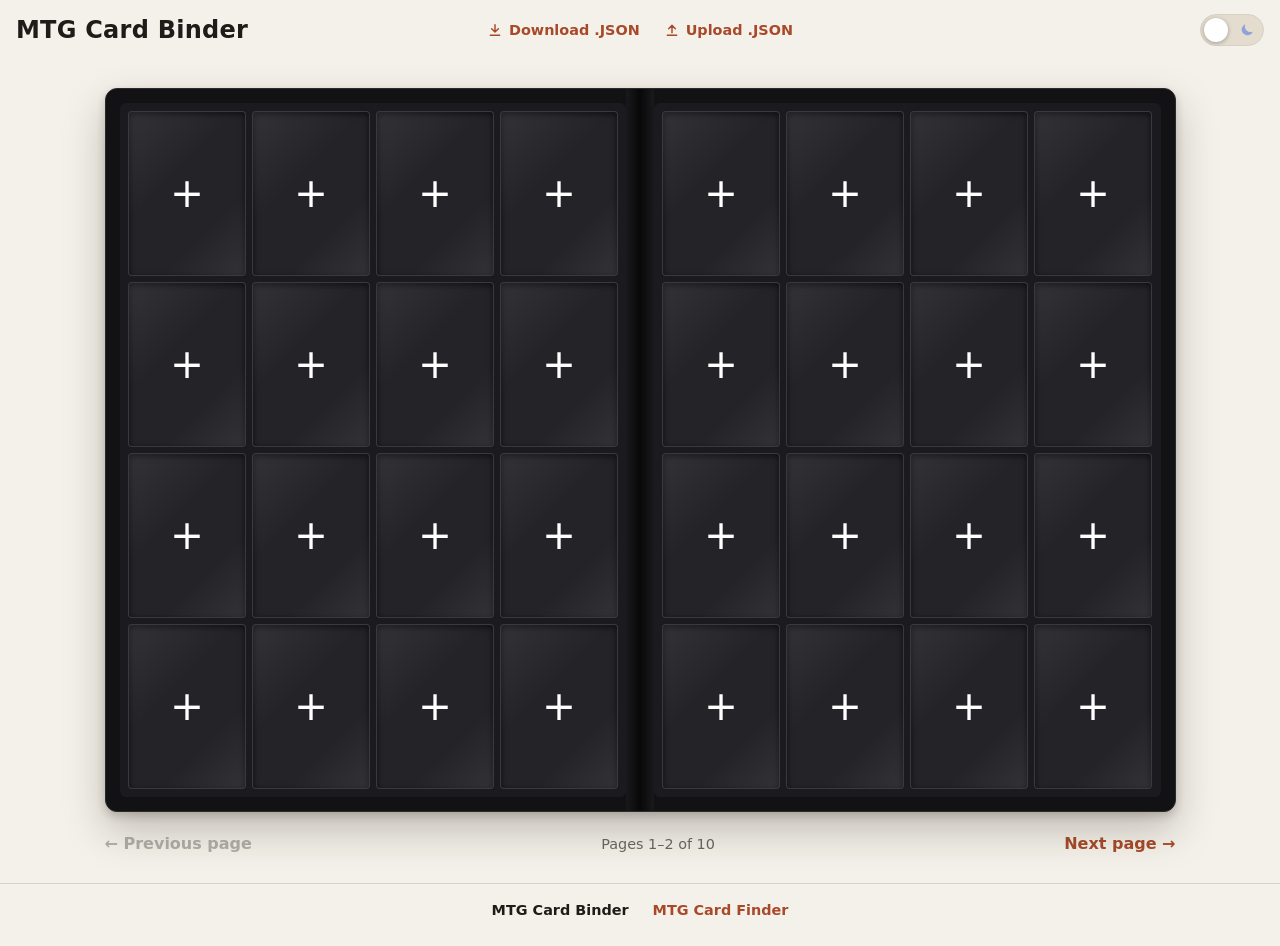
==== code-only/index.html @ 08872a70 "Add .JSON download/upload and align page links with binder The binder page gets Download .JSON and U" ====
<!DOCTYPE html>
<html lang="en">
<head>
  <meta charset="UTF-8">
  <meta name="viewport" content="width=device-width, initial-scale=1">
  <title>MTG Card Binder</title>

  <script>
    (function () {
      var theme = null;
      // Try to read the saved theme. Some browsers block storage, so we guard it.
      try { theme = localStorage.getItem('theme'); } catch (e) {}
      // No saved choice? Follow the device's own light/dark setting.
      if (theme !== 'light' && theme !== 'dark') {
        theme = window.matchMedia('(prefers-color-scheme: dark)').matches ? 'dark' : 'light';
      }
      document.documentElement.setAttribute('data-theme', theme);
    })();
  </script>

  <link rel="stylesheet" href="style.css">
</head>
<body>
  <header class="topbar">
    <h1>MTG Card Binder</h1>

    <div class="binder-tools">
      <button id="downloadJson" class="tool-link" type="button">
        <svg viewBox="0 0 24 24" fill="none" stroke="currentColor" stroke-width="2.2"
             stroke-linecap="round" stroke-linejoin="round" aria-hidden="true">
          <path d="M12 4v11M7 10l5 5 5-5M5 20h14"/>
        </svg>
        Download .JSON
      </button>
      <button id="uploadJson" class="tool-link" type="button">
        <svg viewBox="0 0 24 24" fill="none" stroke="currentColor" stroke-width="2.2"
             stroke-linecap="round" stroke-linejoin="round" aria-hidden="true">
          <path d="M12 16V5M7 10l5-5 5 5M5 20h14"/>
        </svg>
        Upload .JSON
      </button>
      <input id="jsonFileInput" type="file" accept=".json,application/json" hidden>
    </div>
    <button id="themeSwitch" class="theme-switch" type="button" role="switch"
            aria-checked="false" aria-label="Dark mode">
      <svg class="icon sun" viewBox="0 0 24 24" fill="none" stroke="currentColor"
           stroke-width="2" stroke-linecap="round" aria-hidden="true">
        <circle cx="12" cy="12" r="4.5" fill="currentColor"/>
        <path d="M12 1.5v2.5M12 20v2.5M1.5 12H4M20 12h2.5M4.6 4.6l1.8 1.8M17.6 17.6l1.8 1.8M4.6 19.4l1.8-1.8M17.6 6.4l1.8-1.8"/>
      </svg>
      <svg class="icon moon" viewBox="0 0 24 24" fill="currentColor" aria-hidden="true">
        <path d="M20.5 14.5A8.5 8.5 0 0 1 9.5 3.5a8.5 8.5 0 1 0 11 11z"/>
      </svg>
      <span class="thumb"></span>
    </button>
  </header>

  <main>
    <section id="binder" class="binder" aria-label="Card binder"></section>

    <nav class="page-nav" aria-label="Binder pages">
      <button id="prevPage" class="page-link" type="button">&larr; Previous page</button>
      <span id="pageStatus" class="page-status" aria-live="polite"></span>
      <button id="nextPage" class="page-link" type="button">Next page &rarr;</button>
    </nav>
  </main>

  <footer class="site-footer">
    <nav aria-label="All pages">
      <ul class="footer-links">
        <li><a href="index.html" aria-current="page">MTG Card Binder</a></li>
        <li><a href="cardsearch.html">MTG Card Finder</a></li>
      </ul>
    </nav>
  </footer>

  <script src="binder-storage.js"></script>

  <script src="javascript.js"></script>
</body>
</html>
---- code-only/style.css ----
:root {
  --bg: #f4f1ea;
  --surface: #ffffff;
  --text: #1e1c19;
  --muted: #6c675f;
  --border: #d8d2c6;
  --accent: #a8492a;
  --switch-track: #e3dccf;
  --switch-thumb: #ffffff;

  --binder-cover: #121214;
  --binder-cover-edge: #2a2a2e;
  --binder-page: #1b1b1f;
  --pocket-fill: #232328;
  --pocket-edge: rgba(255, 255, 255, 0.10);
  --pocket-shine: rgba(255, 255, 255, 0.07);
  --binder-shadow: 0 4px 8px rgba(40, 30, 20, 0.20), 0 18px 40px rgba(40, 30, 20, 0.25);
}

:root[data-theme="dark"] {
  --bg: #14151a;
  --surface: #1e2027;
  --text: #ece9e3;
  --muted: #9b968e;
  --border: #343741;
  --accent: #e38a5c;
  --switch-track: #2f323c;
  --switch-thumb: #14151a;

  --binder-cover: #0b0b0d;
  --binder-cover-edge: #3a3c45;
  --binder-shadow: 0 4px 8px rgba(0, 0, 0, 0.6), 0 18px 40px rgba(0, 0, 0, 0.7);
}

*, *::before, *::after { box-sizing: border-box; }

[hidden] { display: none !important; }

body {
  margin: 0;
  min-height: 100vh;
  font-family: system-ui, -apple-system, "Segoe UI", Roboto, sans-serif;
  background: var(--bg);
  color: var(--text);
  transition: background-color 0.25s, color 0.25s;
  overflow-x: clip;
}

button:focus-visible {
  outline: 2px solid var(--accent);
  outline-offset: 2px;
}

main {
  margin: 0 auto;
  padding: 8px 16px 24px;
}

.topbar {
  display: grid;
  grid-template-columns: 1fr auto 1fr;
  align-items: center;
  gap: 16px;
  padding: 14px 16px;
}

.topbar .theme-switch { justify-self: end; }

.binder-tools {
  display: flex;
  gap: 20px;
}

.tool-link {
  display: inline-flex;
  align-items: center;
  gap: 6px;
  padding: 4px 2px;
  border: none;
  background: none;
  font: inherit;
  font-size: 0.9rem;
  font-weight: 600;
  color: var(--accent);
  white-space: nowrap;
  cursor: pointer;
}
.tool-link:hover { text-decoration: underline; }
.tool-link svg { width: 16px; height: 16px; flex-shrink: 0; }

@media (max-width: 640px) {
  .topbar {
    grid-template-columns: 1fr auto;
    grid-template-areas:
      "title switch"
      "tools tools";
    row-gap: 8px;
  }
  .topbar h1 { grid-area: title; }
  .topbar .theme-switch { grid-area: switch; }
  .binder-tools { grid-area: tools; justify-content: center; }
}

.topbar h1 {
  margin: 0;
  font-size: 1.25rem;
  font-weight: 700;
  letter-spacing: 0.01em;
}

.theme-switch {
  position: relative;
  margin-left: auto;
  flex-shrink: 0;
  width: 64px;
  height: 32px;
  padding: 0;
  border: 1px solid var(--border);
  border-radius: 999px;
  background: var(--switch-track);
  cursor: pointer;
}

.theme-switch .icon {
  position: absolute;
  top: 50%;
  width: 16px;
  height: 16px;
  transform: translateY(-50%);
  pointer-events: none;
}
.theme-switch .sun  { left: 8px;  color: #d9921c; }
.theme-switch .moon { right: 8px; color: #8fa3d9; }

.theme-switch .thumb {
  position: absolute;
  top: 3px;
  left: 3px;
  width: 24px;
  height: 24px;
  border-radius: 50%;
  background: var(--switch-thumb);
  box-shadow: 0 1px 4px rgba(0, 0, 0, 0.3);
  transition: transform 0.25s ease;
}

:root[data-theme="dark"] .theme-switch .thumb { transform: translateX(32px); }

main {
  --top-gap: 88px;
  --binder-height: max(380px, calc(100svh - 2 * var(--top-gap)));
  --binder-chrome: 64px;
  --pocket-height: calc((var(--binder-height) - var(--binder-chrome)) / 4);
  --pocket-width: calc(var(--pocket-height) * 63 / 88);
  --binder-width: min(100%, calc(8 * var(--pocket-width) + 126px));
}

.binder {
  width: var(--binder-width);
}

.binder {
  display: grid;
  grid-template-columns: 1fr 1fr;
  gap: 28px;
  position: relative;
  margin: 20px auto 0;
  padding: 14px;
  border: 1px solid var(--binder-cover-edge);
  border-radius: 12px;
  background: var(--binder-cover);
  box-shadow: var(--binder-shadow);
  touch-action: pan-y;
  perspective: 2200px;
}

.binder::before {
  content: "";
  position: absolute;
  top: 0;
  bottom: 0;
  left: 50%;
  width: 28px;
  transform: translateX(-50%);
  background: linear-gradient(to right,
    rgba(255, 255, 255, 0.03),
    rgba(0, 0, 0, 0.55) 50%,
    rgba(255, 255, 255, 0.03));
}

.binder-page {
  display: grid;
  grid-template-columns: repeat(4, 1fr);
  gap: 6px;
  padding: 8px;
  border-radius: 6px;
  background: var(--binder-page);
}

.pocket {
  position: relative;
  aspect-ratio: 63 / 88;
  border: 1px solid var(--pocket-edge);
  border-radius: 4px;
  background: var(--pocket-fill);
  box-shadow: inset 0 2px 6px rgba(0, 0, 0, 0.6);
  overflow: hidden;
  container-type: inline-size;
}

.pocket::after {
  content: "";
  position: absolute;
  inset: 0;
  background: linear-gradient(135deg,
    var(--pocket-shine) 0%,
    transparent 40%,
    transparent 70%,
    var(--pocket-shine) 100%);
  pointer-events: none;
}

.pocket-add {
  position: absolute;
  inset: 0;
  display: grid;
  place-items: center;
  font-size: clamp(1.25rem, 35cqw, 4rem);
  font-weight: 300;
  line-height: 1;
  color: #ffffff;
  text-decoration: none;
}

.pocket-add:hover,
.pocket-add:focus-visible {
  font-weight: 800;
}

.pocket-card {
  position: absolute;
  inset: 0;
}

.pocket-card img {
  display: block;
  width: 100%;
  height: 100%;
  object-fit: cover;
}

.pocket-add:focus-visible,
.pocket-card:focus-visible {
  outline: 2px solid var(--accent);
  outline-offset: -2px;
}

.flipper {
  position: absolute;
  z-index: 3;
  transform-style: preserve-3d;
  pointer-events: none;
}

.flip-face {
  position: absolute;
  inset: 0;
  backface-visibility: hidden;
  -webkit-backface-visibility: hidden;
}

.flip-back { transform: rotateY(180deg); }

.flip-face > .binder-page { height: 100%; }

.flip-face > .blank-page {
  height: 100%;
  border-radius: 6px;
  background: var(--binder-page);
}

.turn-shadow {
  position: absolute;
  z-index: 2;
  border-radius: 6px;
  pointer-events: none;
}

.flip-shade {
  position: absolute;
  inset: 0;
  border-radius: 6px;
  background: #000000;
  opacity: 0;
}

.page-nav {
  display: flex;
  align-items: center;
  justify-content: space-between;
  gap: 12px;
  width: var(--binder-width);
  margin: 16px auto 0;
}

.page-link {
  padding: 6px 0;
  border: none;
  background: none;
  font: inherit;
  font-weight: 600;
  color: var(--accent);
  cursor: pointer;
}
.page-link:hover { text-decoration: underline; }

.page-link:disabled {
  color: var(--muted);
  opacity: 0.5;
  cursor: default;
  text-decoration: none;
}

.page-status {
  font-size: 0.9rem;
  color: var(--muted);
}

@media (max-width: 640px) {
  main {
    --binder-chrome: 56px;
    --binder-width: min(100%, calc(4 * var(--pocket-width) + 56px));
  }
  .binder {
    grid-template-columns: 1fr;
    padding: 10px;
  }
  .binder::before { display: none; }
}

@media (min-width: 720px) {
  .topbar h1 { font-size: 1.5rem; }
}

.site-footer {
  padding: 18px 16px 28px;
  border-top: 1px solid var(--border);
  font-size: 0.9rem;
}

.footer-links {
  display: flex;
  flex-wrap: wrap;
  justify-content: center;
  gap: 8px 24px;
  margin: 0;
  padding: 0;
  list-style: none;
}

.footer-links a {
  color: var(--accent);
  font-weight: 600;
  text-decoration: none;
}
.footer-links a:hover { text-decoration: underline; }

.footer-links a[aria-current="page"] {
  color: var(--text);
  text-decoration: none;
  cursor: default;
}
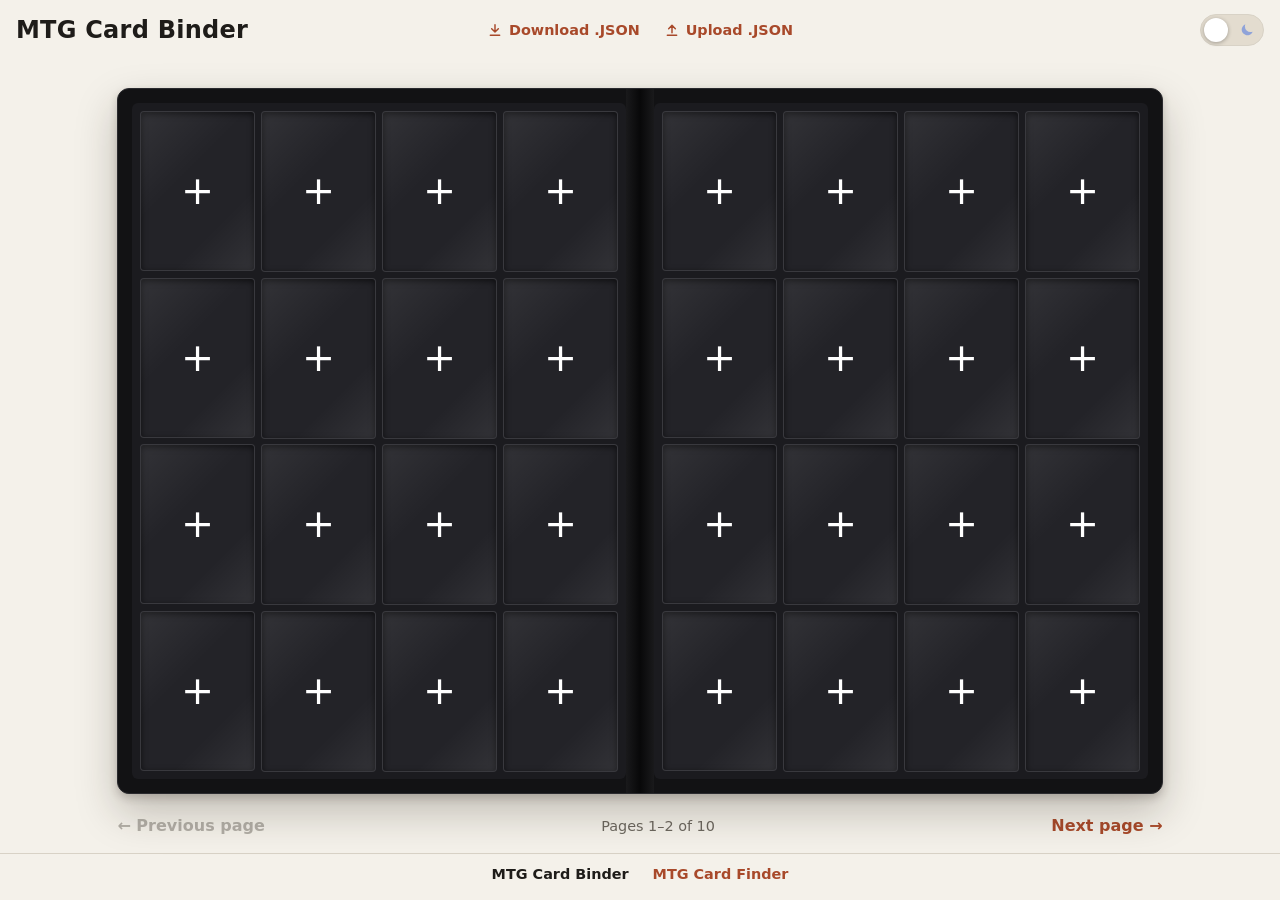
==== commit b86ee9a5: "Drag cards between pockets, turn pages at edges, drop to remove Cards can be dragged from one pocket" ====
--- a/code-only/index.html
+++ b/code-only/index.html
@@ -56,7 +56,14 @@
   </header>
 
   <main>
-    <section id="binder" class="binder" aria-label="Card binder"></section>
+    <section id="binder" class="binder" aria-label="Card binder">
+      <div id="binderTrash" class="binder-trash" aria-hidden="true">
+        <svg viewBox="0 0 24 24" fill="none" stroke="currentColor" stroke-width="3"
+             stroke-linecap="round">
+          <path d="M7 7l10 10M17 7L7 17"/>
+        </svg>
+      </div>
+    </section>
 
     <nav class="page-nav" aria-label="Binder pages">
       <button id="prevPage" class="page-link" type="button">&larr; Previous page</button>
--- a/code-only/style.css
+++ b/code-only/style.css
@@ -53,7 +53,7 @@
 
 main {
   margin: 0 auto;
-  padding: 8px 16px 24px;
+  padding: 8px 16px 12px;
 }
 
 .topbar {
@@ -148,7 +148,8 @@
 
 main {
   --top-gap: 88px;
-  --binder-height: max(380px, calc(100svh - 2 * var(--top-gap)));
+  --bottom-space: 106px;
+  --binder-height: max(380px, calc(100svh - var(--top-gap) - var(--bottom-space)));
   --binder-chrome: 64px;
   --pocket-height: calc((var(--binder-height) - var(--binder-chrome)) / 4);
   --pocket-width: calc(var(--pocket-height) * 63 / 88);
@@ -240,6 +241,7 @@
 .pocket-card {
   position: absolute;
   inset: 0;
+  -webkit-touch-callout: none;
 }
 
 .pocket-card img {
@@ -247,6 +249,106 @@
   width: 100%;
   height: 100%;
   object-fit: cover;
+  -webkit-user-drag: none;
+}
+
+.binder {
+  user-select: none;
+  -webkit-user-select: none;
+}
+
+.pocket.drag-source .pocket-card { opacity: 0.25; }
+
+.pocket.drop-target {
+  outline: 2px dashed var(--accent);
+  outline-offset: -3px;
+  box-shadow: inset 0 0 18px color-mix(in srgb, var(--accent) 45%, transparent);
+}
+
+.drag-ghost {
+  position: fixed;
+  left: 0;
+  top: 0;
+  z-index: 1000;
+  border-radius: 4px;
+  overflow: hidden;
+  pointer-events: none;
+  box-shadow: 0 14px 30px rgba(0, 0, 0, 0.5);
+  will-change: transform;
+}
+.drag-ghost img {
+  display: block;
+  width: 100%;
+  height: 100%;
+  object-fit: cover;
+}
+
+.binder-trash {
+  position: absolute;
+  top: 50%;
+  left: 50%;
+  z-index: 5;
+  display: none;
+  place-items: center;
+  width: 64px;
+  height: 64px;
+  border-radius: 50%;
+  color: #ffffff;
+  background: #c0392b;
+  border: 3px solid #ffffff;
+  box-shadow: 0 6px 18px rgba(0, 0, 0, 0.5);
+  transform: translate(-50%, -50%);
+  transition: transform 0.15s ease, background-color 0.15s ease;
+}
+.binder-trash svg { width: 30px; height: 30px; }
+
+body.dragging .binder-trash { display: grid; }
+
+.binder-trash.active {
+  background: #e74c3c;
+  transform: translate(-50%, -50%) scale(1.25);
+}
+
+.drag-ghost { transition: opacity 0.15s ease; }
+.drag-ghost.over-trash { opacity: 0.3; }
+
+body.dragging,
+body.dragging * {
+  cursor: grabbing !important;
+}
+
+.binder.edge-left::after,
+.binder.edge-right::after {
+  content: "";
+  position: absolute;
+  top: 0;
+  bottom: 0;
+  width: 70px;
+  z-index: 4;
+  pointer-events: none;
+  animation: edge-pulse 0.8s ease-in-out infinite alternate;
+}
+.binder.edge-left::after {
+  left: 0;
+  border-radius: 12px 0 0 12px;
+  background: linear-gradient(to right,
+    color-mix(in srgb, var(--accent) 55%, transparent), transparent);
+}
+.binder.edge-right::after {
+  right: 0;
+  border-radius: 0 12px 12px 0;
+  background: linear-gradient(to left,
+    color-mix(in srgb, var(--accent) 55%, transparent), transparent);
+}
+
+@keyframes edge-pulse {
+  from { opacity: 0.5; }
+  to   { opacity: 1; }
+}
+
+@media (prefers-reduced-motion: reduce) {
+  .binder.edge-left::after,
+  .binder.edge-right::after { animation: none; }
 }
 
 .pocket-add:focus-visible,
@@ -343,9 +445,10 @@
 }
 
 .site-footer {
-  padding: 18px 16px 28px;
+  padding: 10px 16px 12px;
   border-top: 1px solid var(--border);
   font-size: 0.9rem;
+  line-height: 20px;
 }
 
 .footer-links {
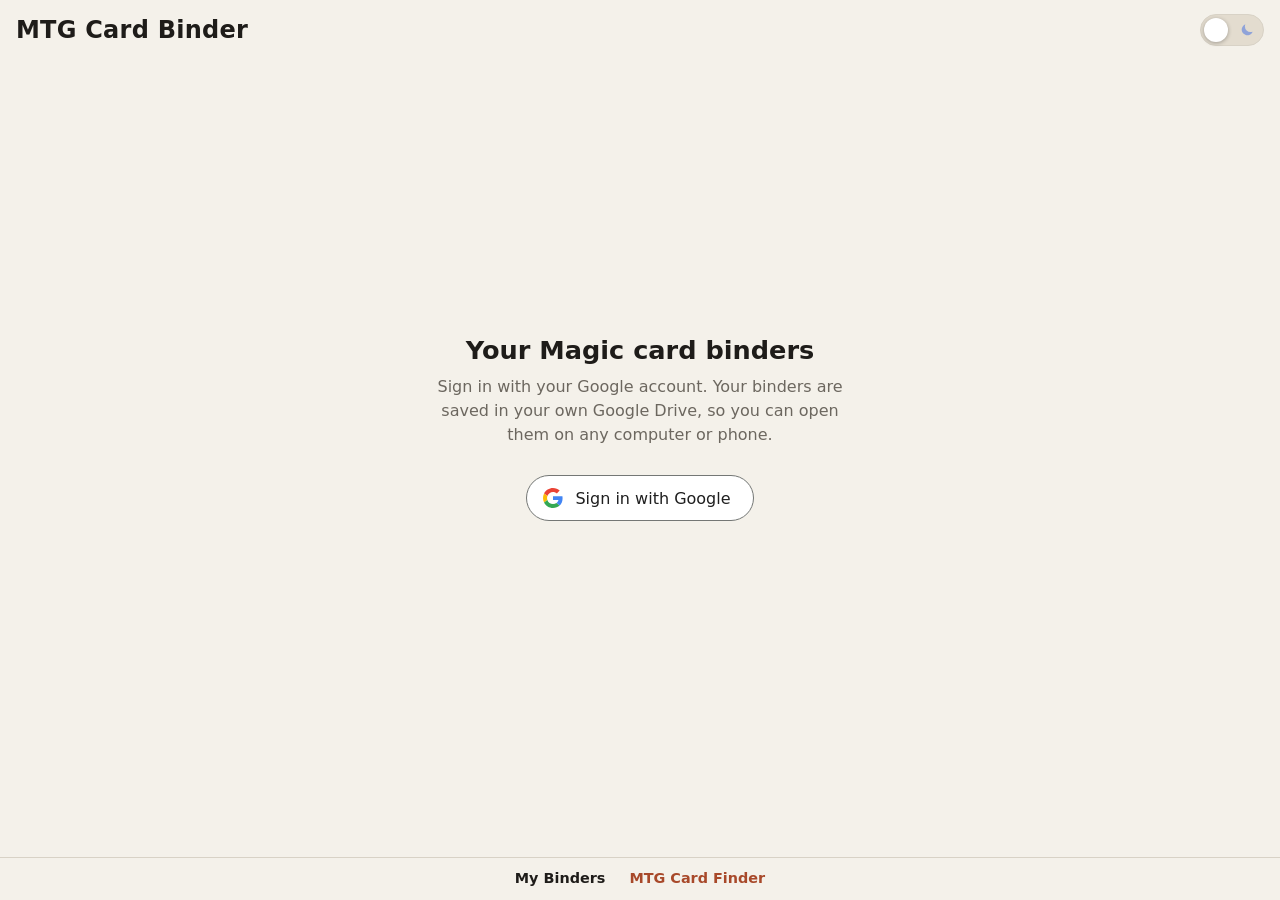
==== commit d2b88660: "Add Google sign-in landing page with binders saved to Google Drive - New landing page (index.html): " ====
--- a/code-only/index.html
+++ b/code-only/index.html
@@ -18,29 +18,11 @@
     })();
   </script>
 
-  <link rel="stylesheet" href="style.css">
+  <link rel="stylesheet" href="landing.css">
 </head>
 <body>
   <header class="topbar">
     <h1>MTG Card Binder</h1>
-
-    <div class="binder-tools">
-      <button id="downloadJson" class="tool-link" type="button">
-        <svg viewBox="0 0 24 24" fill="none" stroke="currentColor" stroke-width="2.2"
-             stroke-linecap="round" stroke-linejoin="round" aria-hidden="true">
-          <path d="M12 4v11M7 10l5 5 5-5M5 20h14"/>
-        </svg>
-        Download .JSON
-      </button>
-      <button id="uploadJson" class="tool-link" type="button">
-        <svg viewBox="0 0 24 24" fill="none" stroke="currentColor" stroke-width="2.2"
-             stroke-linecap="round" stroke-linejoin="round" aria-hidden="true">
-          <path d="M12 16V5M7 10l5-5 5 5M5 20h14"/>
-        </svg>
-        Upload .JSON
-      </button>
-      <input id="jsonFileInput" type="file" accept=".json,application/json" hidden>
-    </div>
     <button id="themeSwitch" class="theme-switch" type="button" role="switch"
             aria-checked="false" aria-label="Dark mode">
       <svg class="icon sun" viewBox="0 0 24 24" fill="none" stroke="currentColor"
@@ -56,33 +38,113 @@
   </header>
 
   <main>
-    <section id="binder" class="binder" aria-label="Card binder">
-      <div id="binderTrash" class="binder-trash" aria-hidden="true">
-        <svg viewBox="0 0 24 24" fill="none" stroke="currentColor" stroke-width="3"
-             stroke-linecap="round">
-          <path d="M7 7l10 10M17 7L7 17"/>
+    <section id="signedOutView" class="sign-in" aria-labelledby="signInTitle" hidden>
+      <h2 id="signInTitle" class="sign-in-title">Your Magic card binders</h2>
+      <p class="sign-in-text">
+        Sign in with your Google account. Your binders are saved in your own
+        Google Drive, so you can open them on any computer or phone.
+      </p>
+
+      <button id="signInButton" class="google-button" type="button">
+        <svg class="google-logo" viewBox="0 0 48 48" aria-hidden="true">
+          <path fill="#EA4335" d="M24 9.5c3.54 0 6.71 1.22 9.21 3.6l6.85-6.85C35.9 2.38 30.47 0 24 0 14.62 0 6.51 5.38 2.56 13.22l7.98 6.19C12.43 13.72 17.74 9.5 24 9.5z"/>
+          <path fill="#4285F4" d="M46.98 24.55c0-1.57-.15-3.09-.38-4.55H24v9.02h12.94c-.58 2.96-2.26 5.48-4.78 7.18l7.73 6c4.51-4.18 7.09-10.36 7.09-17.65z"/>
+          <path fill="#FBBC05" d="M10.53 28.59c-.48-1.45-.76-2.99-.76-4.59s.27-3.14.76-4.59l-7.98-6.19C.92 16.46 0 20.12 0 24c0 3.88.92 7.54 2.56 10.78l7.97-6.19z"/>
+          <path fill="#34A853" d="M24 48c6.48 0 11.93-2.13 15.89-5.81l-7.73-6c-2.15 1.45-4.92 2.3-8.16 2.3-6.26 0-11.57-4.22-13.47-9.91l-7.98 6.19C6.51 42.62 14.62 48 24 48z"/>
         </svg>
-      </div>
+        Sign in with Google
+      </button>
+
+      <p id="signInMessage" class="sign-in-message" role="status"></p>
     </section>
 
-    <nav class="page-nav" aria-label="Binder pages">
-      <button id="prevPage" class="page-link" type="button">&larr; Previous page</button>
-      <span id="pageStatus" class="page-status" aria-live="polite"></span>
-      <button id="nextPage" class="page-link" type="button">Next page &rarr;</button>
-    </nav>
+    <section id="signedInView" class="shelf-area" aria-labelledby="shelfTitle" hidden>
+      <div class="account-line">
+        <span id="accountName"></span>
+      </div>
+
+      <h2 id="shelfTitle" class="visually-hidden">My binders</h2>
+      <div id="binderShelf" class="binder-shelf"></div>
+
+      <p id="shelfMessage" class="shelf-message" role="status"></p>
+    </section>
+
+    <dialog id="newBinderDialog" class="new-binder-dialog" aria-labelledby="newBinderTitle">
+      <form method="dialog">
+        <h2 id="newBinderTitle" class="dialog-title">New binder</h2>
+        <fieldset class="color-choices">
+          <legend class="dialog-text">Choose a color symbol for the cover, or none.</legend>
+          <div id="colorChoices" class="color-grid"></div>
+        </fieldset>
+        <div class="dialog-buttons">
+          <button value="create" class="dialog-button primary" type="submit">Create binder</button>
+          <button value="cancel" class="dialog-button" type="submit">Cancel</button>
+        </div>
+      </form>
+    </dialog>
+
+    <dialog id="editBinderDialog" class="new-binder-dialog" aria-labelledby="editBinderTitle">
+      <form method="dialog">
+        <h2 id="editBinderTitle" class="dialog-title">Binder properties</h2>
+        <label class="field-label" for="binderNameInput">Name</label>
+        <div class="name-field">
+          <input id="binderNameInput" class="name-input" type="text"
+                 maxlength="12" autocomplete="off" spellcheck="false" required>
+          <span id="nameCount" class="name-count" aria-live="polite"></span>
+        </div>
+        <fieldset class="color-choices">
+          <legend class="dialog-text">Cover symbol</legend>
+          <div id="editColorChoices" class="color-grid"></div>
+        </fieldset>
+        <div class="dialog-buttons">
+          <button value="save" class="dialog-button primary" type="submit">Save</button>
+          <button value="cancel" class="dialog-button" type="submit" formnovalidate>Cancel</button>
+        </div>
+      </form>
+    </dialog>
+
+    <dialog id="deleteBinderDialog" class="new-binder-dialog" aria-labelledby="deleteBinderTitle">
+      <form method="dialog">
+        <h2 id="deleteBinderTitle" class="dialog-title">Delete this binder?</h2>
+        <p id="deleteBinderText" class="dialog-text"></p>
+        <div class="dialog-buttons normal-order">
+          <button value="no" class="dialog-button" type="submit">No</button>
+          <button value="yes" class="dialog-button danger" type="submit">Yes, delete</button>
+        </div>
+      </form>
+    </dialog>
   </main>
+
+  <div id="editDropZone" class="drop-zone edit-zone" aria-hidden="true">
+    <svg viewBox="0 0 24 24" fill="none" stroke="currentColor" stroke-width="2.2"
+         stroke-linecap="round" stroke-linejoin="round">
+      <path d="M4 20h4L19 9l-4-4L4 16v4z"/>
+      <path d="M13.5 6.5l4 4"/>
+    </svg>
+  </div>
+  <div id="deleteDropZone" class="drop-zone delete-zone" aria-hidden="true">
+    <svg viewBox="0 0 24 24" fill="none" stroke="currentColor" stroke-width="3"
+         stroke-linecap="round">
+      <path d="M7 7l10 10M17 7L7 17"/>
+    </svg>
+  </div>
 
   <footer class="site-footer">
     <nav aria-label="All pages">
       <ul class="footer-links">
-        <li><a href="index.html" aria-current="page">MTG Card Binder</a></li>
+        <li><a href="index.html" aria-current="page">My Binders</a></li>
         <li><a href="cardsearch.html">MTG Card Finder</a></li>
       </ul>
     </nav>
+    <button id="footerSignOut" class="footer-signout" type="button" hidden>Sign out</button>
   </footer>
+
+  <script src="https://accounts.google.com/gsi/client" async></script>
 
   <script src="binder-storage.js"></script>
 
-  <script src="javascript.js"></script>
+  <script src="google-drive.js"></script>
+
+  <script src="landing.js"></script>
 </body>
 </html>
--- a/code-only/landing.css
+++ b/code-only/landing.css
@@ -0,0 +1,643 @@
+:root {
+  --bg: #f4f1ea;
+  --surface: #ffffff;
+  --text: #1e1c19;
+  --muted: #6c675f;
+  --border: #d8d2c6;
+  --accent: #a8492a;
+  --error: #c0392b;
+  --switch-track: #e3dccf;
+  --switch-thumb: #ffffff;
+
+  --binder-cover: #121214;
+  --binder-cover-edge: #2a2a2e;
+  --binder-shadow: 0 4px 8px rgba(40, 30, 20, 0.20), 0 14px 28px rgba(40, 30, 20, 0.25);
+  --binder-shadow-lift: 0 8px 14px rgba(40, 30, 20, 0.22), 0 24px 40px rgba(40, 30, 20, 0.30);
+
+  --google-bg: #ffffff;
+  --google-border: #747775;
+  --google-text: #1f1f1f;
+}
+
+:root[data-theme="dark"] {
+  --bg: #14151a;
+  --surface: #1e2027;
+  --text: #ece9e3;
+  --muted: #9b968e;
+  --border: #343741;
+  --accent: #e38a5c;
+  --error: #f07167;
+  --switch-track: #2f323c;
+  --switch-thumb: #14151a;
+
+  --binder-cover: #0b0b0d;
+  --binder-cover-edge: #3a3c45;
+  --binder-shadow: 0 4px 8px rgba(0, 0, 0, 0.6), 0 14px 28px rgba(0, 0, 0, 0.7);
+  --binder-shadow-lift: 0 8px 14px rgba(0, 0, 0, 0.6), 0 24px 40px rgba(0, 0, 0, 0.8);
+
+  --google-bg: #131314;
+  --google-border: #8e918f;
+  --google-text: #e3e3e3;
+}
+
+*, *::before, *::after { box-sizing: border-box; }
+
+[hidden] { display: none !important; }
+
+body {
+  display: flex;
+  flex-direction: column;
+  min-height: 100svh;
+  margin: 0;
+  font-family: system-ui, -apple-system, "Segoe UI", Roboto, sans-serif;
+  background: var(--bg);
+  color: var(--text);
+  transition: background-color 0.25s, color 0.25s;
+}
+
+button:focus-visible,
+a:focus-visible {
+  outline: 2px solid var(--accent);
+  outline-offset: 3px;
+}
+
+.visually-hidden {
+  position: absolute;
+  width: 1px;
+  height: 1px;
+  overflow: hidden;
+  clip: rect(0 0 0 0);
+  white-space: nowrap;
+}
+
+main {
+  flex: 1;
+  display: flex;
+  flex-direction: column;
+  padding: 8px 16px 32px;
+}
+
+.topbar {
+  display: flex;
+  align-items: center;
+  gap: 16px;
+  padding: 14px 16px;
+}
+
+.topbar h1 {
+  margin: 0;
+  font-size: 1.25rem;
+  font-weight: 700;
+  letter-spacing: 0.01em;
+}
+
+.theme-switch {
+  position: relative;
+  margin-left: auto;
+  flex-shrink: 0;
+  width: 64px;
+  height: 32px;
+  padding: 0;
+  border: 1px solid var(--border);
+  border-radius: 999px;
+  background: var(--switch-track);
+  cursor: pointer;
+}
+
+.theme-switch .icon {
+  position: absolute;
+  top: 50%;
+  width: 16px;
+  height: 16px;
+  transform: translateY(-50%);
+  pointer-events: none;
+}
+.theme-switch .sun  { left: 8px;  color: #d9921c; }
+.theme-switch .moon { right: 8px; color: #8fa3d9; }
+
+.theme-switch .thumb {
+  position: absolute;
+  top: 3px;
+  left: 3px;
+  width: 24px;
+  height: 24px;
+  border-radius: 50%;
+  background: var(--switch-thumb);
+  box-shadow: 0 1px 4px rgba(0, 0, 0, 0.3);
+  transition: transform 0.25s ease;
+}
+
+:root[data-theme="dark"] .theme-switch .thumb { transform: translateX(32px); }
+
+.sign-in {
+  max-width: 420px;
+  margin: auto;
+  text-align: center;
+}
+
+.sign-in-title {
+  margin: 0 0 10px;
+  font-size: 1.6rem;
+}
+.sign-in-text {
+  margin: 0 0 28px;
+  line-height: 1.5;
+  color: var(--muted);
+}
+
+.google-button {
+  display: inline-flex;
+  align-items: center;
+  gap: 12px;
+  height: 46px;
+  padding: 0 22px 0 16px;
+  font: inherit;
+  font-size: 1rem;
+  font-weight: 500;
+  color: var(--google-text);
+  background: var(--google-bg);
+  border: 1px solid var(--google-border);
+  border-radius: 999px;
+  cursor: pointer;
+  transition: box-shadow 0.2s ease;
+}
+.google-button:hover { box-shadow: 0 2px 8px rgba(0, 0, 0, 0.25); }
+.google-button:disabled { opacity: 0.6; cursor: default; box-shadow: none; }
+
+.google-logo { width: 20px; height: 20px; }
+
+.sign-in-message {
+  min-height: 1.4em;
+  margin: 16px 0 0;
+  font-size: 0.9rem;
+  color: var(--error);
+}
+
+.shelf-area {
+  width: 100%;
+  max-width: 640px;
+  margin: 0 auto;
+}
+
+.account-line {
+  margin: 8px 0 0;
+  text-align: center;
+  font-size: 0.9rem;
+  color: var(--muted);
+}
+
+.binder-shelf {
+  display: grid;
+  grid-template-columns: repeat(3, minmax(0, 150px));
+  justify-content: center;
+  gap: 32px 40px;
+  margin-top: 28px;
+}
+
+.shelf-message {
+  min-height: 1.4em;
+  margin: 24px 0 0;
+  text-align: center;
+  font-size: 0.9rem;
+  color: var(--muted);
+}
+.shelf-message.error { color: var(--error); }
+
+.binder-tile {
+  display: flex;
+  flex-direction: column;
+  align-items: center;
+  gap: 10px;
+  width: 100%;
+  padding: 0;
+  font: inherit;
+  color: var(--text);
+  text-decoration: none;
+  background: none;
+  border: none;
+  cursor: pointer;
+}
+.binder-tile:disabled { cursor: progress; opacity: 0.6; }
+
+.closed-binder {
+  position: relative;
+  display: block;
+  width: 100%;
+  aspect-ratio: 10 / 12;
+  border: 1px solid var(--binder-cover-edge);
+  border-radius: 4px 12px 12px 4px;
+  background: linear-gradient(135deg, #2a2a30 0%, var(--binder-cover) 55%, #050506 100%);
+  box-shadow: var(--binder-shadow);
+  transition: transform 0.3s cubic-bezier(0.34, 1.6, 0.64, 1), box-shadow 0.3s ease;
+}
+
+.closed-binder::before {
+  content: "";
+  position: absolute;
+  top: 0;
+  bottom: 0;
+  left: 0;
+  width: 15%;
+  border-radius: 4px 0 0 4px;
+  background: linear-gradient(to right, #030304, #1b1b20 45%, #08080a 80%, #24242a);
+  box-shadow: inset -2px 0 3px rgba(0, 0, 0, 0.6);
+}
+
+.cover-label {
+  position: absolute;
+  top: 9%;
+  left: 22%;
+  right: 7%;
+  display: block;
+  padding: 10px 4px;
+  line-height: 1.2;
+  font-size: 0.8rem;
+  font-weight: 600;
+  text-align: center;
+  color: #e9e5dc;
+  border: 1px solid rgba(255, 255, 255, 0.16);
+  border-radius: 3px;
+  background: rgba(255, 255, 255, 0.05);
+  white-space: nowrap;
+  overflow: hidden;
+  text-overflow: ellipsis;
+}
+
+.cover-symbol {
+  position: absolute;
+  top: 50%;
+  left: calc(15% + (85% - 36%) / 2);
+  width: 36%;
+  aspect-ratio: 1;
+  transform: translateY(-50%);
+  filter: drop-shadow(0 0 1px rgba(255, 255, 255, 0.6)) drop-shadow(0 2px 4px rgba(0, 0, 0, 0.6));
+  pointer-events: none;
+}
+
+.cover-plus {
+  position: absolute;
+  inset: 0 0 0 15%;
+  display: grid;
+  place-items: center;
+  font-size: 3.2rem;
+  font-weight: 300;
+  line-height: 1;
+  color: #ffffff;
+}
+
+.tile-caption {
+  font-size: 0.85rem;
+  color: var(--muted);
+}
+
+@media (hover: hover) {
+  .binder-tile:hover .closed-binder {
+    transform: translateY(-6px);
+    box-shadow: var(--binder-shadow-lift);
+  }
+}
+.binder-tile:focus-visible .closed-binder {
+  transform: translateY(-6px);
+  box-shadow: var(--binder-shadow-lift);
+}
+.binder-tile:hover .cover-plus,
+.binder-tile:focus-visible .cover-plus {
+  font-weight: 800;
+}
+
+@media (prefers-reduced-motion: reduce) {
+  .closed-binder { transition: none; }
+  .binder-tile:hover .closed-binder,
+  .binder-tile:focus-visible .closed-binder { transform: none; }
+}
+
+.new-binder-dialog {
+  width: 460px;
+  max-width: calc(100vw - 32px);
+  padding: 24px;
+  color: var(--text);
+  background: var(--surface);
+  border: 1px solid var(--border);
+  border-radius: 14px;
+  box-shadow: 0 20px 50px rgba(0, 0, 0, 0.45);
+}
+
+.new-binder-dialog::backdrop {
+  background: rgba(0, 0, 0, 0.55);
+}
+
+.dialog-title {
+  margin: 0 0 6px;
+  font-size: 1.25rem;
+}
+.dialog-text {
+  padding: 0;
+  margin-bottom: 16px;
+  font-size: 0.9rem;
+  color: var(--muted);
+}
+
+.color-choices {
+  margin: 0;
+  padding: 0;
+  border: none;
+}
+
+.color-grid {
+  display: grid;
+  grid-template-columns: repeat(7, 1fr);
+  gap: 8px;
+}
+
+.color-choice {
+  position: relative;
+  display: flex;
+  flex-direction: column;
+  align-items: center;
+  gap: 6px;
+  padding: 10px 2px 8px;
+  border: 2px solid transparent;
+  border-radius: 10px;
+  cursor: pointer;
+  transition: background-color 0.15s, border-color 0.15s;
+}
+.color-choice:hover { background: color-mix(in srgb, var(--accent) 10%, transparent); }
+
+.color-choice input {
+  position: absolute;
+  inset: 0;
+  margin: 0;
+  opacity: 0;
+  cursor: pointer;
+}
+
+.color-choice:has(input:checked) {
+  border-color: var(--accent);
+  background: color-mix(in srgb, var(--accent) 14%, transparent);
+}
+
+.color-choice:has(input:focus-visible) {
+  outline: 2px solid var(--accent);
+  outline-offset: 2px;
+}
+
+.choice-symbol {
+  width: 36px;
+  height: 36px;
+}
+
+.no-symbol {
+  display: block;
+  border: 2px solid var(--muted);
+  border-radius: 50%;
+  background: linear-gradient(135deg, transparent 46%, var(--muted) 46%, var(--muted) 54%, transparent 54%);
+}
+
+.choice-name {
+  font-size: 0.75rem;
+  color: var(--muted);
+}
+
+.dialog-buttons {
+  display: flex;
+  flex-direction: row-reverse;
+  gap: 10px;
+  margin-top: 22px;
+}
+
+.dialog-button {
+  padding: 9px 18px;
+  font: inherit;
+  font-size: 0.95rem;
+  font-weight: 600;
+  color: var(--text);
+  background: transparent;
+  border: 1px solid var(--border);
+  border-radius: 999px;
+  cursor: pointer;
+}
+.dialog-button:hover { background: color-mix(in srgb, var(--text) 8%, transparent); }
+
+.dialog-button.primary {
+  color: #ffffff;
+  background: var(--accent);
+  border-color: var(--accent);
+}
+.dialog-button.primary:hover { filter: brightness(1.1); }
+
+@media (max-width: 560px) {
+  .binder-shelf {
+    grid-template-columns: repeat(3, minmax(0, 1fr));
+    gap: 24px 16px;
+  }
+  .cover-label { font-size: 0.7rem; padding: 4px; }
+  .cover-plus { font-size: 2.6rem; }
+  .color-grid { grid-template-columns: repeat(4, 1fr); }
+}
+
+@media (min-width: 720px) {
+  .topbar h1 { font-size: 1.5rem; }
+}
+
+.site-footer {
+  position: fixed;
+  left: 0;
+  right: 0;
+  bottom: 0;
+  z-index: 50;
+  padding: 10px 16px 12px;
+  border-top: 1px solid var(--border);
+  background: var(--bg);
+  font-size: 0.9rem;
+  line-height: 20px;
+  transition: background-color 0.25s;
+}
+
+body { padding-bottom: 43px; }
+
+.footer-links {
+  display: flex;
+  flex-wrap: wrap;
+  justify-content: center;
+  gap: 8px 24px;
+  margin: 0;
+  padding: 0;
+  list-style: none;
+}
+
+.footer-links a {
+  color: var(--accent);
+  font-weight: 600;
+  text-decoration: none;
+}
+.footer-links a:hover { text-decoration: underline; }
+
+.footer-links a[aria-current="page"] {
+  color: var(--text);
+  text-decoration: none;
+  cursor: default;
+}
+
+.site-footer {
+  display: grid;
+  grid-template-columns: 1fr auto 1fr;
+  align-items: center;
+  column-gap: 16px;
+}
+.site-footer nav { grid-column: 2; }
+
+.footer-signout {
+  grid-column: 3;
+  justify-self: end;
+  padding: 0;
+  font: inherit;
+  font-weight: 600;
+  color: var(--accent);
+  background: none;
+  border: none;
+  white-space: nowrap;
+  cursor: pointer;
+}
+.footer-signout:hover { text-decoration: underline; }
+.footer-signout:disabled {
+  opacity: 0.6;
+  cursor: progress;
+  text-decoration: none;
+}
+
+@media (max-width: 640px) {
+  .site-footer {
+    grid-template-columns: 1fr auto;
+    column-gap: 12px;
+    font-size: 0.85rem;
+  }
+  .site-footer nav { grid-column: 1; }
+  .footer-links { justify-content: flex-start; gap: 8px 12px; }
+  .footer-signout { grid-column: 2; }
+}
+@media (max-width: 360px) {
+  .site-footer { font-size: 0.78rem; column-gap: 8px; }
+  .footer-links { gap: 8px 10px; }
+}
+
+.binder-shelf {
+  user-select: none;
+  -webkit-user-select: none;
+}
+
+.binder-tile { -webkit-touch-callout: none; }
+
+.binder-tile.drag-source { opacity: 0.3; }
+
+.binder-tile.drop-target .closed-binder {
+  outline: 2px dashed var(--accent);
+  outline-offset: 5px;
+}
+
+.binder-ghost {
+  position: fixed;
+  left: 0;
+  top: 0;
+  z-index: 1000;
+  pointer-events: none;
+  transition: opacity 0.15s ease;
+  will-change: transform;
+}
+.binder-ghost .closed-binder { box-shadow: 0 16px 34px rgba(0, 0, 0, 0.55); }
+
+.binder-ghost.over-zone { opacity: 0.35; }
+
+body.dragging,
+body.dragging * {
+  cursor: grabbing !important;
+}
+
+.drop-zone {
+  position: fixed;
+  left: 50%;
+  z-index: 900;
+  display: none;
+  place-items: center;
+  width: 64px;
+  height: 64px;
+  border: 3px solid #ffffff;
+  border-radius: 50%;
+  color: #ffffff;
+  box-shadow: 0 6px 18px rgba(0, 0, 0, 0.5);
+  transform: translateX(-50%);
+  transition: transform 0.15s ease, background-color 0.15s ease;
+  pointer-events: none;
+}
+.drop-zone svg { width: 30px; height: 30px; }
+
+body.dragging .drop-zone { display: grid; }
+
+.edit-zone {
+  top: 4px;
+  background: var(--accent);
+}
+
+.delete-zone {
+  bottom: 59px;
+  background: #c0392b;
+}
+
+.edit-zone.active {
+  transform: translateX(-50%) scale(1.25);
+  filter: brightness(1.15);
+}
+.delete-zone.active {
+  background: #e74c3c;
+  transform: translateX(-50%) scale(1.25);
+}
+
+.field-label {
+  display: block;
+  margin: 14px 0 6px;
+  font-size: 0.75rem;
+  font-weight: 600;
+  letter-spacing: 0.06em;
+  text-transform: uppercase;
+  color: var(--muted);
+}
+
+.name-field {
+  position: relative;
+  margin-bottom: 16px;
+}
+.name-input {
+  width: 100%;
+  padding: 10px 64px 10px 12px;
+  font: inherit;
+  font-size: 1rem;
+  color: var(--text);
+  background: var(--bg);
+  border: 1px solid var(--border);
+  border-radius: 8px;
+}
+.name-input:focus {
+  outline: none;
+  border-color: var(--accent);
+  box-shadow: 0 0 0 3px color-mix(in srgb, var(--accent) 25%, transparent);
+}
+.name-count {
+  position: absolute;
+  right: 12px;
+  top: 50%;
+  transform: translateY(-50%);
+  font-size: 0.8rem;
+  color: var(--muted);
+  pointer-events: none;
+}
+
+.dialog-buttons.normal-order {
+  flex-direction: row;
+  justify-content: flex-end;
+}
+
+.dialog-button.danger {
+  color: #ffffff;
+  background: #c0392b;
+  border-color: #c0392b;
+}
+.dialog-button.danger:hover { background: #e74c3c; }
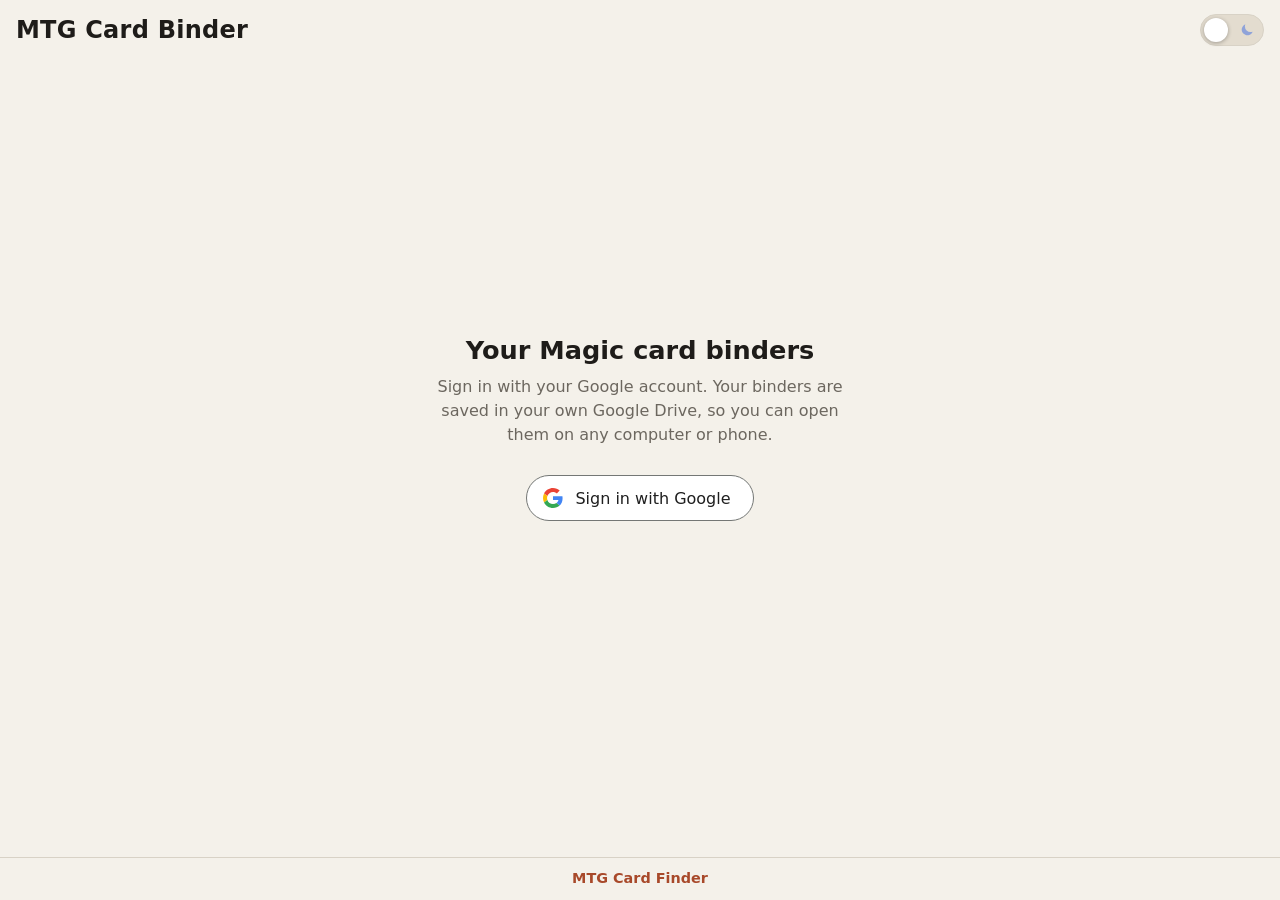
==== commit 26e2a65b: "Binder pages, moving cards, symbols, legality and site icon - Site icon: the open card binder, at ta" ====
--- a/code-only/index.html
+++ b/code-only/index.html
@@ -4,6 +4,9 @@
   <meta charset="UTF-8">
   <meta name="viewport" content="width=device-width, initial-scale=1">
   <title>MTG Card Binder</title>
+  <link rel="icon" type="image/png" sizes="32x32" href="icons/favicon-32.png">
+  <link rel="icon" type="image/png" sizes="192x192" href="icons/favicon-192.png">
+  <link rel="apple-touch-icon" href="icons/apple-touch-icon.png">
 
   <script>
     (function () {
@@ -72,13 +75,19 @@
     <dialog id="newBinderDialog" class="new-binder-dialog" aria-labelledby="newBinderTitle">
       <form method="dialog">
         <h2 id="newBinderTitle" class="dialog-title">New binder</h2>
+        <label class="field-label" for="newBinderName">Name</label>
+        <div class="name-field">
+          <input id="newBinderName" class="name-input" type="text"
+                 maxlength="12" autocomplete="off" spellcheck="false" required>
+          <span id="newNameCount" class="name-count" aria-live="polite"></span>
+        </div>
         <fieldset class="color-choices">
           <legend class="dialog-text">Choose a color symbol for the cover, or none.</legend>
-          <div id="colorChoices" class="color-grid"></div>
+          <div id="colorChoices" class="color-groups"></div>
         </fieldset>
         <div class="dialog-buttons">
           <button value="create" class="dialog-button primary" type="submit">Create binder</button>
-          <button value="cancel" class="dialog-button" type="submit">Cancel</button>
+          <button value="cancel" class="dialog-button" type="submit" formnovalidate>Cancel</button>
         </div>
       </form>
     </dialog>
@@ -92,9 +101,17 @@
                  maxlength="12" autocomplete="off" spellcheck="false" required>
           <span id="nameCount" class="name-count" aria-live="polite"></span>
         </div>
+
+        <label class="field-label" for="binderPagesInput">Pages</label>
+        <div class="pages-field">
+          <input id="binderPagesInput" class="pages-input" type="number"
+                 step="1" inputmode="numeric" required aria-describedby="pagesNote">
+          <span id="pagesNote" class="pages-note"></span>
+        </div>
+
         <fieldset class="color-choices">
           <legend class="dialog-text">Cover symbol</legend>
-          <div id="editColorChoices" class="color-grid"></div>
+          <div id="editColorChoices" class="color-groups"></div>
         </fieldset>
         <div class="dialog-buttons">
           <button value="save" class="dialog-button primary" type="submit">Save</button>
@@ -132,7 +149,7 @@
   <footer class="site-footer">
     <nav aria-label="All pages">
       <ul class="footer-links">
-        <li><a href="index.html" aria-current="page">My Binders</a></li>
+        <li id="myBindersItem" hidden><a href="index.html" aria-current="page">My Binders</a></li>
         <li><a href="cardsearch.html">MTG Card Finder</a></li>
       </ul>
     </nav>
--- a/code-only/landing.css
+++ b/code-only/landing.css
@@ -345,8 +345,18 @@
 
 .color-grid {
   display: grid;
-  grid-template-columns: repeat(7, 1fr);
-  gap: 8px;
+  grid-template-columns: repeat(4, 1fr);
+  gap: 6px;
+}
+.color-grid.two-colors { grid-template-columns: repeat(5, 1fr); }
+
+.choice-group-title {
+  margin: 14px 0 6px;
+  font-size: 0.75rem;
+  font-weight: 600;
+  letter-spacing: 0.06em;
+  text-transform: uppercase;
+  color: var(--muted);
 }
 
 .color-choice {
@@ -432,7 +442,9 @@
   }
   .cover-label { font-size: 0.7rem; padding: 4px; }
   .cover-plus { font-size: 2.6rem; }
-  .color-grid { grid-template-columns: repeat(4, 1fr); }
+  .color-grid { gap: 4px; }
+  .choice-name { font-size: 0.65rem; }
+  .choice-symbol { width: 30px; height: 30px; }
 }
 
 @media (min-width: 720px) {
@@ -630,6 +642,34 @@
   pointer-events: none;
 }
 
+.pages-field {
+  display: flex;
+  flex-wrap: wrap;
+  align-items: center;
+  gap: 6px 12px;
+  margin-bottom: 16px;
+}
+.pages-input {
+  width: 90px;
+  padding: 9px 10px;
+  font: inherit;
+  font-size: 1rem;
+  color: var(--text);
+  background: var(--bg);
+  border: 1px solid var(--border);
+  border-radius: 8px;
+}
+.pages-input:focus {
+  outline: none;
+  border-color: var(--accent);
+  box-shadow: 0 0 0 3px color-mix(in srgb, var(--accent) 25%, transparent);
+}
+.pages-note {
+  font-size: 0.85rem;
+  color: var(--muted);
+}
+.pages-note.error { color: var(--error); }
+
 .dialog-buttons.normal-order {
   flex-direction: row;
   justify-content: flex-end;
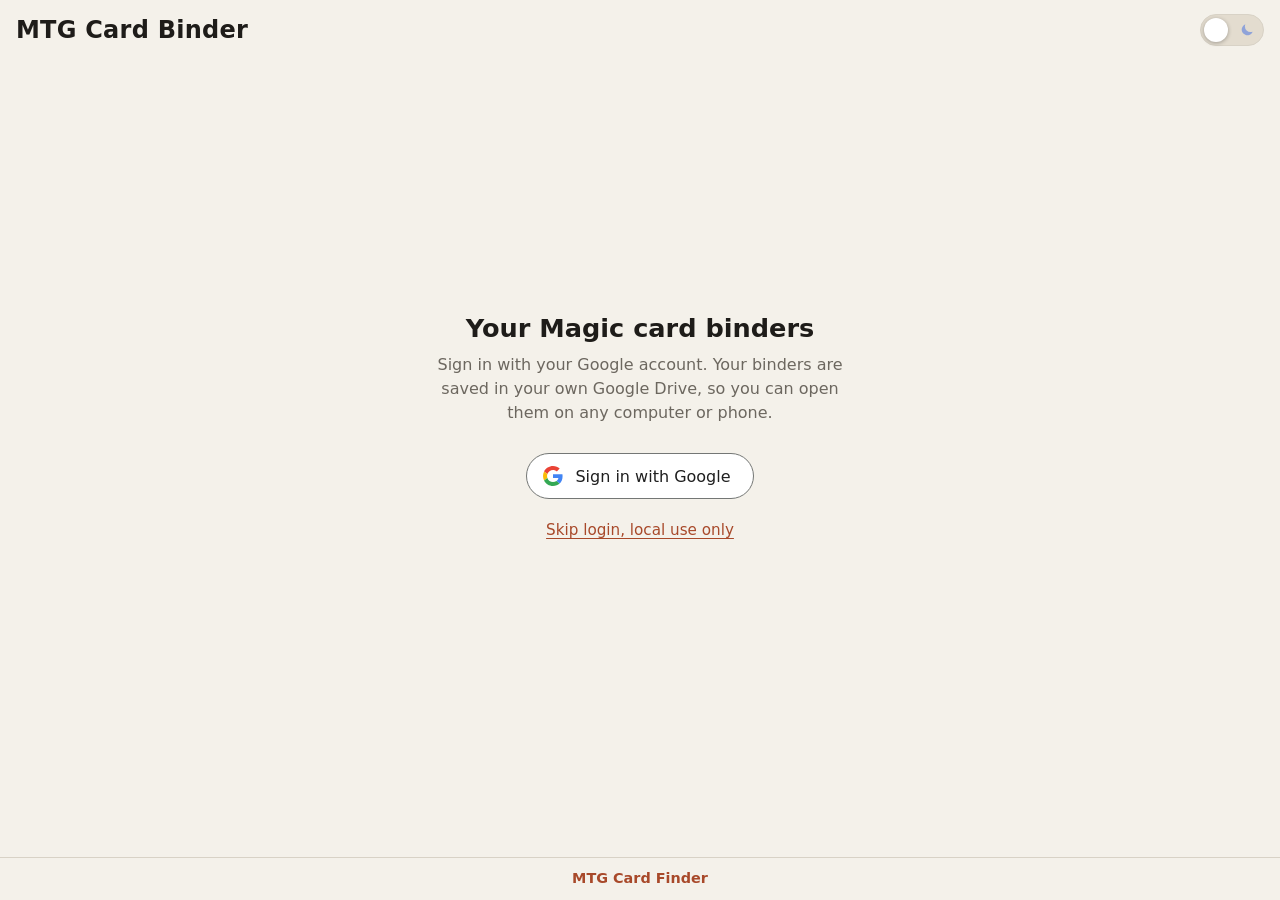
==== commit ea78bddb: "Card copy counter, custom cover colors, and use without signing in - Each card in a binder has a "- " ====
--- a/code-only/index.html
+++ b/code-only/index.html
@@ -22,6 +22,7 @@
   </script>
 
   <link rel="stylesheet" href="landing.css">
+  <link rel="stylesheet" href="binder-dialog.css">
 </head>
 <body>
   <header class="topbar">
@@ -58,6 +59,10 @@
         Sign in with Google
       </button>
 
+      <p class="skip-login">
+        <button id="skipLoginButton" class="skip-login-button" type="button">Skip login, local use only</button>
+      </p>
+
       <p id="signInMessage" class="sign-in-message" role="status"></p>
     </section>
 
@@ -84,6 +89,10 @@
         <fieldset class="color-choices">
           <legend class="dialog-text">Choose a color symbol for the cover, or none.</legend>
           <div id="colorChoices" class="color-groups"></div>
+        </fieldset>
+        <fieldset class="color-choices">
+          <legend class="dialog-text">Cover color</legend>
+          <div id="coverChoices" class="cover-grid"></div>
         </fieldset>
         <div class="dialog-buttons">
           <button value="create" class="dialog-button primary" type="submit">Create binder</button>
@@ -112,6 +121,10 @@
         <fieldset class="color-choices">
           <legend class="dialog-text">Cover symbol</legend>
           <div id="editColorChoices" class="color-groups"></div>
+        </fieldset>
+        <fieldset class="color-choices">
+          <legend class="dialog-text">Cover color</legend>
+          <div id="editCoverChoices" class="cover-grid"></div>
         </fieldset>
         <div class="dialog-buttons">
           <button value="save" class="dialog-button primary" type="submit">Save</button>
@@ -162,6 +175,8 @@
 
   <script src="google-drive.js"></script>
 
+  <script src="binder-dialog.js"></script>
+
   <script src="landing.js"></script>
 </body>
 </html>
--- a/code-only/landing.css
+++ b/code-only/landing.css
@@ -6,6 +6,8 @@
   --border: #d8d2c6;
   --accent: #a8492a;
   --error: #c0392b;
+  --danger: #c0392b;
+  --danger-bright: #e74c3c;
   --switch-track: #e3dccf;
   --switch-thumb: #ffffff;
 
@@ -166,6 +168,22 @@
 
 .google-logo { width: 20px; height: 20px; }
 
+.skip-login {
+  margin: 18px 0 0;
+}
+.skip-login-button {
+  padding: 4px 6px;
+  font: inherit;
+  font-size: 0.95rem;
+  color: var(--accent);
+  background: none;
+  border: none;
+  cursor: pointer;
+  text-decoration: underline;
+  text-underline-offset: 3px;
+}
+.skip-login-button:hover { filter: brightness(1.15); }
+
 .sign-in-message {
   min-height: 1.4em;
   margin: 16px 0 0;
@@ -175,7 +193,7 @@
 
 .shelf-area {
   width: 100%;
-  max-width: 640px;
+  max-width: 1400px;
   margin: 0 auto;
 }
 
@@ -187,11 +205,24 @@
 }
 
 .binder-shelf {
+  --tile-width: 150px;
+  --gap-x: 40px;
+  --gap-y: 32px;
   display: grid;
-  grid-template-columns: repeat(3, minmax(0, 150px));
+  grid-template-columns: repeat(auto-fit, var(--tile-width));
   justify-content: center;
-  gap: 32px 40px;
+  gap: var(--gap-y) var(--gap-x);
   margin-top: 28px;
+  user-select: none;
+  -webkit-user-select: none;
+}
+
+@media (max-width: 900px) {
+  .binder-shelf { --tile-width: 130px; --gap-x: 28px; --gap-y: 28px; }
+}
+
+@media (max-width: 560px) {
+  .binder-shelf { --tile-width: 100px; --gap-x: 14px; --gap-y: 22px; }
 }
 
 .shelf-message {
@@ -216,6 +247,7 @@
   background: none;
   border: none;
   cursor: pointer;
+  -webkit-touch-callout: none;
 }
 .binder-tile:disabled { cursor: progress; opacity: 0.6; }
 
@@ -224,11 +256,22 @@
   display: block;
   width: 100%;
   aspect-ratio: 10 / 12;
-  border: 1px solid var(--binder-cover-edge);
+  border: 1px solid var(--cover-edge);
   border-radius: 4px 12px 12px 4px;
-  background: linear-gradient(135deg, #2a2a30 0%, var(--binder-cover) 55%, #050506 100%);
+  background: linear-gradient(135deg, var(--cover-light) 0%, var(--cover-base) 55%, var(--cover-dark) 100%);
   box-shadow: var(--binder-shadow);
   transition: transform 0.3s cubic-bezier(0.34, 1.6, 0.64, 1), box-shadow 0.3s ease;
+}
+
+.closed-binder {
+  --cover-text: #e9e5dc;
+  --cover-label-line: rgba(255, 255, 255, 0.16);
+  --cover-label-fill: rgba(255, 255, 255, 0.05);
+}
+.closed-binder.light-cover {
+  --cover-text: #24211c;
+  --cover-label-line: rgba(0, 0, 0, 0.28);
+  --cover-label-fill: rgba(255, 255, 255, 0.35);
 }
 
 .closed-binder::before {
@@ -239,7 +282,7 @@
   left: 0;
   width: 15%;
   border-radius: 4px 0 0 4px;
-  background: linear-gradient(to right, #030304, #1b1b20 45%, #08080a 80%, #24242a);
+  background: linear-gradient(to right, rgba(0, 0, 0, 0.75), rgba(0, 0, 0, 0.25) 45%, rgba(0, 0, 0, 0.55) 80%, rgba(255, 255, 255, 0.08));
   box-shadow: inset -2px 0 3px rgba(0, 0, 0, 0.6);
 }
 
@@ -254,10 +297,10 @@
   font-size: 0.8rem;
   font-weight: 600;
   text-align: center;
-  color: #e9e5dc;
-  border: 1px solid rgba(255, 255, 255, 0.16);
+  color: var(--cover-text);
+  border: 1px solid var(--cover-label-line);
   border-radius: 3px;
-  background: rgba(255, 255, 255, 0.05);
+  background: var(--cover-label-fill);
   white-space: nowrap;
   overflow: hidden;
   text-overflow: ellipsis;
@@ -311,140 +354,9 @@
   .binder-tile:focus-visible .closed-binder { transform: none; }
 }
 
-.new-binder-dialog {
-  width: 460px;
-  max-width: calc(100vw - 32px);
-  padding: 24px;
-  color: var(--text);
-  background: var(--surface);
-  border: 1px solid var(--border);
-  border-radius: 14px;
-  box-shadow: 0 20px 50px rgba(0, 0, 0, 0.45);
-}
-
-.new-binder-dialog::backdrop {
-  background: rgba(0, 0, 0, 0.55);
-}
-
-.dialog-title {
-  margin: 0 0 6px;
-  font-size: 1.25rem;
-}
-.dialog-text {
-  padding: 0;
-  margin-bottom: 16px;
-  font-size: 0.9rem;
-  color: var(--muted);
-}
-
-.color-choices {
-  margin: 0;
-  padding: 0;
-  border: none;
-}
-
-.color-grid {
-  display: grid;
-  grid-template-columns: repeat(4, 1fr);
-  gap: 6px;
-}
-.color-grid.two-colors { grid-template-columns: repeat(5, 1fr); }
-
-.choice-group-title {
-  margin: 14px 0 6px;
-  font-size: 0.75rem;
-  font-weight: 600;
-  letter-spacing: 0.06em;
-  text-transform: uppercase;
-  color: var(--muted);
-}
-
-.color-choice {
-  position: relative;
-  display: flex;
-  flex-direction: column;
-  align-items: center;
-  gap: 6px;
-  padding: 10px 2px 8px;
-  border: 2px solid transparent;
-  border-radius: 10px;
-  cursor: pointer;
-  transition: background-color 0.15s, border-color 0.15s;
-}
-.color-choice:hover { background: color-mix(in srgb, var(--accent) 10%, transparent); }
-
-.color-choice input {
-  position: absolute;
-  inset: 0;
-  margin: 0;
-  opacity: 0;
-  cursor: pointer;
-}
-
-.color-choice:has(input:checked) {
-  border-color: var(--accent);
-  background: color-mix(in srgb, var(--accent) 14%, transparent);
-}
-
-.color-choice:has(input:focus-visible) {
-  outline: 2px solid var(--accent);
-  outline-offset: 2px;
-}
-
-.choice-symbol {
-  width: 36px;
-  height: 36px;
-}
-
-.no-symbol {
-  display: block;
-  border: 2px solid var(--muted);
-  border-radius: 50%;
-  background: linear-gradient(135deg, transparent 46%, var(--muted) 46%, var(--muted) 54%, transparent 54%);
-}
-
-.choice-name {
-  font-size: 0.75rem;
-  color: var(--muted);
-}
-
-.dialog-buttons {
-  display: flex;
-  flex-direction: row-reverse;
-  gap: 10px;
-  margin-top: 22px;
-}
-
-.dialog-button {
-  padding: 9px 18px;
-  font: inherit;
-  font-size: 0.95rem;
-  font-weight: 600;
-  color: var(--text);
-  background: transparent;
-  border: 1px solid var(--border);
-  border-radius: 999px;
-  cursor: pointer;
-}
-.dialog-button:hover { background: color-mix(in srgb, var(--text) 8%, transparent); }
-
-.dialog-button.primary {
-  color: #ffffff;
-  background: var(--accent);
-  border-color: var(--accent);
-}
-.dialog-button.primary:hover { filter: brightness(1.1); }
-
 @media (max-width: 560px) {
-  .binder-shelf {
-    grid-template-columns: repeat(3, minmax(0, 1fr));
-    gap: 24px 16px;
-  }
   .cover-label { font-size: 0.7rem; padding: 4px; }
   .cover-plus { font-size: 2.6rem; }
-  .color-grid { gap: 4px; }
-  .choice-name { font-size: 0.65rem; }
-  .choice-symbol { width: 30px; height: 30px; }
 }
 
 @media (min-width: 720px) {
@@ -463,6 +375,10 @@
   font-size: 0.9rem;
   line-height: 20px;
   transition: background-color 0.25s;
+  display: grid;
+  grid-template-columns: 1fr auto 1fr;
+  align-items: center;
+  column-gap: 16px;
 }
 
 body { padding-bottom: 43px; }
@@ -490,12 +406,6 @@
   cursor: default;
 }
 
-.site-footer {
-  display: grid;
-  grid-template-columns: 1fr auto 1fr;
-  align-items: center;
-  column-gap: 16px;
-}
 .site-footer nav { grid-column: 2; }
 
 .footer-signout {
@@ -531,13 +441,6 @@
   .site-footer { font-size: 0.78rem; column-gap: 8px; }
   .footer-links { gap: 8px 10px; }
 }
-
-.binder-shelf {
-  user-select: none;
-  -webkit-user-select: none;
-}
-
-.binder-tile { -webkit-touch-callout: none; }
 
 .binder-tile.drag-source { opacity: 0.3; }
 
@@ -591,7 +494,7 @@
 
 .delete-zone {
   bottom: 59px;
-  background: #c0392b;
+  background: var(--danger);
 }
 
 .edit-zone.active {
@@ -599,76 +502,9 @@
   filter: brightness(1.15);
 }
 .delete-zone.active {
-  background: #e74c3c;
+  background: var(--danger-bright);
   transform: translateX(-50%) scale(1.25);
 }
-
-.field-label {
-  display: block;
-  margin: 14px 0 6px;
-  font-size: 0.75rem;
-  font-weight: 600;
-  letter-spacing: 0.06em;
-  text-transform: uppercase;
-  color: var(--muted);
-}
-
-.name-field {
-  position: relative;
-  margin-bottom: 16px;
-}
-.name-input {
-  width: 100%;
-  padding: 10px 64px 10px 12px;
-  font: inherit;
-  font-size: 1rem;
-  color: var(--text);
-  background: var(--bg);
-  border: 1px solid var(--border);
-  border-radius: 8px;
-}
-.name-input:focus {
-  outline: none;
-  border-color: var(--accent);
-  box-shadow: 0 0 0 3px color-mix(in srgb, var(--accent) 25%, transparent);
-}
-.name-count {
-  position: absolute;
-  right: 12px;
-  top: 50%;
-  transform: translateY(-50%);
-  font-size: 0.8rem;
-  color: var(--muted);
-  pointer-events: none;
-}
-
-.pages-field {
-  display: flex;
-  flex-wrap: wrap;
-  align-items: center;
-  gap: 6px 12px;
-  margin-bottom: 16px;
-}
-.pages-input {
-  width: 90px;
-  padding: 9px 10px;
-  font: inherit;
-  font-size: 1rem;
-  color: var(--text);
-  background: var(--bg);
-  border: 1px solid var(--border);
-  border-radius: 8px;
-}
-.pages-input:focus {
-  outline: none;
-  border-color: var(--accent);
-  box-shadow: 0 0 0 3px color-mix(in srgb, var(--accent) 25%, transparent);
-}
-.pages-note {
-  font-size: 0.85rem;
-  color: var(--muted);
-}
-.pages-note.error { color: var(--error); }
 
 .dialog-buttons.normal-order {
   flex-direction: row;
@@ -677,7 +513,7 @@
 
 .dialog-button.danger {
   color: #ffffff;
-  background: #c0392b;
-  border-color: #c0392b;
-}
-.dialog-button.danger:hover { background: #e74c3c; }
+  background: var(--danger);
+  border-color: var(--danger);
+}
+.dialog-button.danger:hover { background: var(--danger-bright); }
--- a/code-only/binder-dialog.css
+++ b/code-only/binder-dialog.css
@@ -0,0 +1,286 @@
+.cover-black {
+  --cover-light: #2a2a30;
+  --cover-base: var(--binder-cover, #121214);
+  --cover-dark: #050506;
+  --cover-edge: var(--binder-cover-edge, #2a2a2e);
+}
+.cover-white {
+  --cover-light: #fbfaf7;
+  --cover-base: #e9e6df;
+  --cover-dark: #c9c4b8;
+  --cover-edge: #b8b2a5;
+}
+.cover-blue {
+  --cover-light: #3a6fb5;
+  --cover-base: #1f4f8f;
+  --cover-dark: #12305a;
+  --cover-edge: #2c5d9e;
+}
+.cover-red {
+  --cover-light: #b33a32;
+  --cover-base: #8e2020;
+  --cover-dark: #561010;
+  --cover-edge: #a02c28;
+}
+.cover-green {
+  --cover-light: #2f8a50;
+  --cover-base: #1f6a3a;
+  --cover-dark: #113f22;
+  --cover-edge: #287a45;
+}
+.cover-gold {
+  --cover-light: #dcb64a;
+  --cover-base: #b8902a;
+  --cover-dark: #7d5f14;
+  --cover-edge: #9c7a20;
+}
+.cover-purple {
+  --cover-light: #7d4bb3;
+  --cover-base: #5b2d8e;
+  --cover-dark: #361a57;
+  --cover-edge: #6a3aa0;
+}
+.cover-orange {
+  --cover-light: #e8893a;
+  --cover-base: #c8641c;
+  --cover-dark: #8a3f0c;
+  --cover-edge: #a9541a;
+}
+.cover-gray {
+  --cover-light: #d6d8dc;
+  --cover-base: #b9bcc2;
+  --cover-dark: #8d9096;
+  --cover-edge: #9a9da3;
+}
+
+.new-binder-dialog {
+  width: 460px;
+  max-width: calc(100vw - 32px);
+  padding: 24px;
+  color: var(--text);
+  background: var(--surface);
+  border: 1px solid var(--border);
+  border-radius: 14px;
+  box-shadow: 0 20px 50px rgba(0, 0, 0, 0.45);
+}
+
+.new-binder-dialog::backdrop {
+  background: rgba(0, 0, 0, 0.55);
+}
+
+.dialog-title {
+  margin: 0 0 6px;
+  font-size: 1.25rem;
+}
+.dialog-text {
+  padding: 0;
+  margin-bottom: 16px;
+  font-size: 0.9rem;
+  color: var(--muted);
+}
+
+.color-choices {
+  margin: 0;
+  padding: 0;
+  border: none;
+}
+
+.color-choices + .color-choices { margin-top: 16px; }
+
+.color-grid {
+  display: grid;
+  grid-template-columns: repeat(4, 1fr);
+  gap: 6px;
+}
+.color-grid.two-colors { grid-template-columns: repeat(5, 1fr); }
+
+.choice-group-title {
+  margin: 14px 0 6px;
+  font-size: 0.75rem;
+  font-weight: 600;
+  letter-spacing: 0.06em;
+  text-transform: uppercase;
+  color: var(--muted);
+}
+
+.color-choice {
+  position: relative;
+  display: flex;
+  flex-direction: column;
+  align-items: center;
+  gap: 6px;
+  padding: 10px 2px 8px;
+  border: 2px solid transparent;
+  border-radius: 10px;
+  cursor: pointer;
+  transition: background-color 0.15s, border-color 0.15s;
+}
+.color-choice:hover { background: color-mix(in srgb, var(--accent) 10%, transparent); }
+
+.color-choice input {
+  position: absolute;
+  inset: 0;
+  margin: 0;
+  opacity: 0;
+  cursor: pointer;
+}
+
+.color-choice:has(input:checked) {
+  border-color: var(--accent);
+  background: color-mix(in srgb, var(--accent) 14%, transparent);
+}
+
+.color-choice:has(input:focus-visible) {
+  outline: 2px solid var(--accent);
+  outline-offset: 2px;
+}
+
+.choice-symbol {
+  width: 36px;
+  height: 36px;
+}
+
+.no-symbol {
+  display: block;
+  border: 2px solid var(--muted);
+  border-radius: 50%;
+  background: linear-gradient(135deg, transparent 46%, var(--muted) 46%, var(--muted) 54%, transparent 54%);
+}
+
+.cover-grid {
+  display: grid;
+  grid-template-columns: repeat(5, 1fr);
+  gap: 6px;
+}
+
+.cover-swatch {
+  display: block;
+  width: 36px;
+  height: 36px;
+  border: 1px solid var(--cover-edge);
+  border-radius: 50%;
+  background: linear-gradient(135deg, var(--cover-light) 0%, var(--cover-base) 55%, var(--cover-dark) 100%);
+  box-shadow: 0 1px 3px rgba(0, 0, 0, 0.3);
+}
+
+.cover-swatch.custom-unset {
+  background: conic-gradient(#e53935, #fdd835, #43a047, #1e88e5, #8e24aa, #e53935);
+  border-color: rgba(0, 0, 0, 0.25);
+}
+
+.custom-cover-input {
+  position: absolute;
+  top: 10px;
+  left: 50%;
+  width: 1px;
+  height: 1px;
+  padding: 0;
+  border: 0;
+  opacity: 0;
+  pointer-events: none;
+}
+
+.choice-name {
+  font-size: 0.75rem;
+  color: var(--muted);
+}
+
+.dialog-buttons {
+  display: flex;
+  flex-direction: row-reverse;
+  gap: 10px;
+  margin-top: 22px;
+}
+
+.dialog-button {
+  padding: 9px 18px;
+  font: inherit;
+  font-size: 0.95rem;
+  font-weight: 600;
+  color: var(--text);
+  background: transparent;
+  border: 1px solid var(--border);
+  border-radius: 999px;
+  cursor: pointer;
+}
+.dialog-button:hover { background: color-mix(in srgb, var(--text) 8%, transparent); }
+
+.dialog-button.primary {
+  color: #ffffff;
+  background: var(--accent);
+  border-color: var(--accent);
+}
+.dialog-button.primary:hover { filter: brightness(1.1); }
+
+.field-label {
+  display: block;
+  margin: 14px 0 6px;
+  font-size: 0.75rem;
+  font-weight: 600;
+  letter-spacing: 0.06em;
+  text-transform: uppercase;
+  color: var(--muted);
+}
+
+.name-field {
+  position: relative;
+  margin-bottom: 16px;
+}
+.name-input {
+  width: 100%;
+  padding: 10px 64px 10px 12px;
+  font: inherit;
+  font-size: 1rem;
+  color: var(--text);
+  background: var(--bg);
+  border: 1px solid var(--border);
+  border-radius: 8px;
+}
+.name-input:focus {
+  outline: none;
+  border-color: var(--accent);
+  box-shadow: 0 0 0 3px color-mix(in srgb, var(--accent) 25%, transparent);
+}
+.name-count {
+  position: absolute;
+  right: 12px;
+  top: 50%;
+  transform: translateY(-50%);
+  font-size: 0.8rem;
+  color: var(--muted);
+  pointer-events: none;
+}
+
+.pages-field {
+  display: flex;
+  flex-wrap: wrap;
+  align-items: center;
+  gap: 6px 12px;
+  margin-bottom: 16px;
+}
+.pages-input {
+  width: 90px;
+  padding: 9px 10px;
+  font: inherit;
+  font-size: 1rem;
+  color: var(--text);
+  background: var(--bg);
+  border: 1px solid var(--border);
+  border-radius: 8px;
+}
+.pages-input:focus {
+  outline: none;
+  border-color: var(--accent);
+  box-shadow: 0 0 0 3px color-mix(in srgb, var(--accent) 25%, transparent);
+}
+.pages-note {
+  font-size: 0.85rem;
+  color: var(--muted);
+}
+.pages-note.error { color: var(--error); }
+
+@media (max-width: 560px) {
+  .color-grid, .cover-grid { gap: 4px; }
+  .choice-name { font-size: 0.65rem; }
+  .choice-symbol, .cover-swatch { width: 30px; height: 30px; }
+}
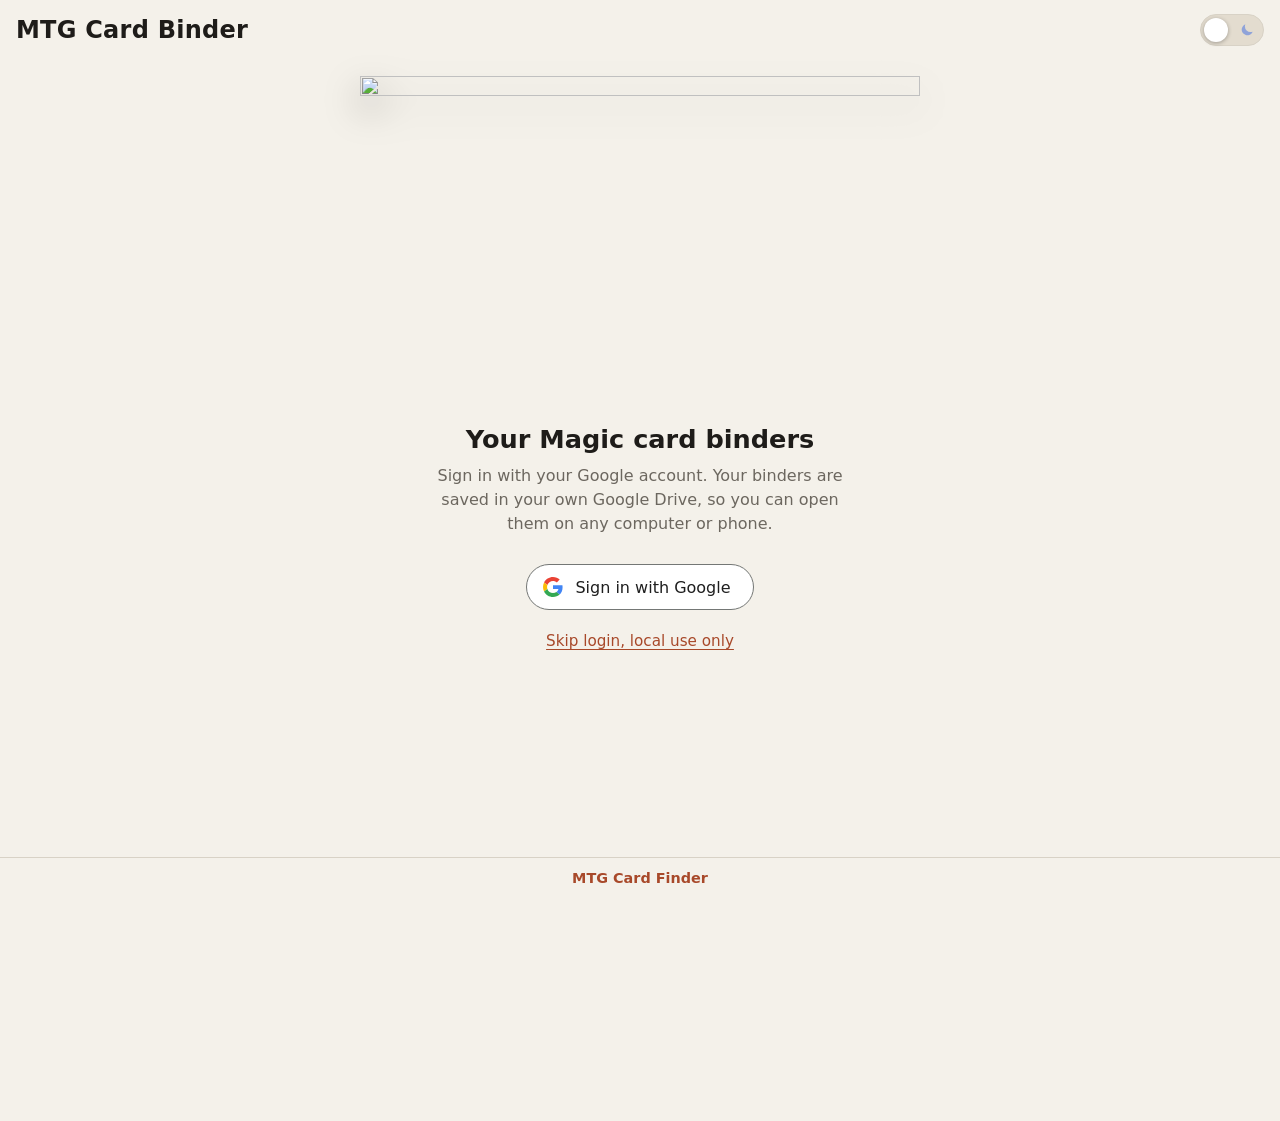
==== commit 2f8c6233: "Help page, binder downloads/uploads on My Binders, welcome picture - New Help page: a topic list on " ====
--- a/code-only/index.html
+++ b/code-only/index.html
@@ -43,27 +43,31 @@
 
   <main>
     <section id="signedOutView" class="sign-in" aria-labelledby="signInTitle" hidden>
-      <h2 id="signInTitle" class="sign-in-title">Your Magic card binders</h2>
-      <p class="sign-in-text">
-        Sign in with your Google account. Your binders are saved in your own
-        Google Drive, so you can open them on any computer or phone.
-      </p>
+      <img class="sign-in-art" src="images/open-binder.png" alt="" width="760" height="458">
 
-      <button id="signInButton" class="google-button" type="button">
-        <svg class="google-logo" viewBox="0 0 48 48" aria-hidden="true">
-          <path fill="#EA4335" d="M24 9.5c3.54 0 6.71 1.22 9.21 3.6l6.85-6.85C35.9 2.38 30.47 0 24 0 14.62 0 6.51 5.38 2.56 13.22l7.98 6.19C12.43 13.72 17.74 9.5 24 9.5z"/>
-          <path fill="#4285F4" d="M46.98 24.55c0-1.57-.15-3.09-.38-4.55H24v9.02h12.94c-.58 2.96-2.26 5.48-4.78 7.18l7.73 6c4.51-4.18 7.09-10.36 7.09-17.65z"/>
-          <path fill="#FBBC05" d="M10.53 28.59c-.48-1.45-.76-2.99-.76-4.59s.27-3.14.76-4.59l-7.98-6.19C.92 16.46 0 20.12 0 24c0 3.88.92 7.54 2.56 10.78l7.97-6.19z"/>
-          <path fill="#34A853" d="M24 48c6.48 0 11.93-2.13 15.89-5.81l-7.73-6c-2.15 1.45-4.92 2.3-8.16 2.3-6.26 0-11.57-4.22-13.47-9.91l-7.98 6.19C6.51 42.62 14.62 48 24 48z"/>
-        </svg>
-        Sign in with Google
-      </button>
+      <div class="sign-in-box">
+        <h2 id="signInTitle" class="sign-in-title">Your Magic card binders</h2>
+        <p class="sign-in-text">
+          Sign in with your Google account. Your binders are saved in your own
+          Google Drive, so you can open them on any computer or phone.
+        </p>
 
-      <p class="skip-login">
-        <button id="skipLoginButton" class="skip-login-button" type="button">Skip login, local use only</button>
-      </p>
+        <button id="signInButton" class="google-button" type="button">
+          <svg class="google-logo" viewBox="0 0 48 48" aria-hidden="true">
+            <path fill="#EA4335" d="M24 9.5c3.54 0 6.71 1.22 9.21 3.6l6.85-6.85C35.9 2.38 30.47 0 24 0 14.62 0 6.51 5.38 2.56 13.22l7.98 6.19C12.43 13.72 17.74 9.5 24 9.5z"/>
+            <path fill="#4285F4" d="M46.98 24.55c0-1.57-.15-3.09-.38-4.55H24v9.02h12.94c-.58 2.96-2.26 5.48-4.78 7.18l7.73 6c4.51-4.18 7.09-10.36 7.09-17.65z"/>
+            <path fill="#FBBC05" d="M10.53 28.59c-.48-1.45-.76-2.99-.76-4.59s.27-3.14.76-4.59l-7.98-6.19C.92 16.46 0 20.12 0 24c0 3.88.92 7.54 2.56 10.78l7.97-6.19z"/>
+            <path fill="#34A853" d="M24 48c6.48 0 11.93-2.13 15.89-5.81l-7.73-6c-2.15 1.45-4.92 2.3-8.16 2.3-6.26 0-11.57-4.22-13.47-9.91l-7.98 6.19C6.51 42.62 14.62 48 24 48z"/>
+          </svg>
+          Sign in with Google
+        </button>
 
-      <p id="signInMessage" class="sign-in-message" role="status"></p>
+        <p class="skip-login">
+          <button id="skipLoginButton" class="skip-login-button" type="button">Skip login, local use only</button>
+        </p>
+
+        <p id="signInMessage" class="sign-in-message" role="status"></p>
+      </div>
     </section>
 
     <section id="signedInView" class="shelf-area" aria-labelledby="shelfTitle" hidden>
@@ -97,7 +101,9 @@
         <div class="dialog-buttons">
           <button value="create" class="dialog-button primary" type="submit">Create binder</button>
           <button value="cancel" class="dialog-button" type="submit" formnovalidate>Cancel</button>
+          <button id="uploadBinderButton" class="dialog-button upload-button" type="button">Upload .JSON</button>
         </div>
+        <input id="uploadBinderInput" type="file" accept=".json,application/json" hidden>
       </form>
     </dialog>
 
@@ -162,8 +168,9 @@
   <footer class="site-footer">
     <nav aria-label="All pages">
       <ul class="footer-links">
-        <li id="myBindersItem" hidden><a href="index.html" aria-current="page">My Binders</a></li>
-        <li><a href="cardsearch.html">MTG Card Finder</a></li>
+        <li id="myBindersItem" hidden><a href="index.html" aria-current="page"><span class="label-long">My Binders</span><span class="label-short">Binders</span></a></li>
+        <li><a href="cardsearch.html"><span class="label-long">MTG Card Finder</span><span class="label-short">Finder</span></a></li>
+        <li id="helpItem" hidden><a href="help.html#my-binders">Help</a></li>
       </ul>
     </nav>
     <button id="footerSignOut" class="footer-signout" type="button" hidden>Sign out</button>
--- a/code-only/landing.css
+++ b/code-only/landing.css
@@ -132,10 +132,25 @@
 :root[data-theme="dark"] .theme-switch .thumb { transform: translateX(32px); }
 
 .sign-in {
-  max-width: 420px;
-  margin: auto;
+  flex: 1;
+  display: grid;
+  grid-template-rows: 1fr auto 1fr;
+  justify-items: center;
   text-align: center;
 }
+.sign-in[hidden] { display: none; }
+
+.sign-in-art {
+  align-self: end;
+  width: min(560px, 100%);
+  height: auto;
+  max-height: 36svh;
+  object-fit: contain;
+  margin: 8px 0 24px;
+  filter: drop-shadow(0 14px 18px rgba(0, 0, 0, 0.35));
+}
+
+.sign-in-box { max-width: 420px; }
 
 .sign-in-title {
   margin: 0 0 10px;
@@ -333,6 +348,32 @@
   color: var(--muted);
 }
 
+.binder-slot { position: relative; }
+
+.binder-download {
+  position: absolute;
+  right: 0;
+  bottom: -3px;
+  display: grid;
+  place-items: center;
+  width: 24px;
+  height: 24px;
+  padding: 0;
+  color: var(--muted);
+  background: transparent;
+  border: 1px solid var(--border);
+  border-radius: 50%;
+  cursor: pointer;
+}
+.binder-download svg { width: 14px; height: 14px; }
+.binder-download:hover:not(:disabled) {
+  color: var(--accent);
+  border-color: var(--accent);
+}
+.binder-download:disabled { opacity: 0.5; cursor: progress; }
+
+.binder-slot:has(.drag-source) .binder-download { opacity: 0.3; }
+
 @media (hover: hover) {
   .binder-tile:hover .closed-binder {
     transform: translateY(-6px);
@@ -436,7 +477,10 @@
   .site-footer nav { grid-column: 1; }
   .footer-links { justify-content: flex-start; gap: 8px 12px; }
   .footer-signout { grid-column: 2; }
-}
+  .footer-links .label-long { display: none; }
+  .footer-links .label-short { display: inline; }
+}
+.label-short { display: none; }
 @media (max-width: 360px) {
   .site-footer { font-size: 0.78rem; column-gap: 8px; }
   .footer-links { gap: 8px 10px; }
--- a/code-only/binder-dialog.css
+++ b/code-only/binder-dialog.css
@@ -192,6 +192,10 @@
   margin-top: 22px;
 }
 
+.dialog-buttons .upload-button { margin-right: auto; }
+
+.dialog-buttons:has(.upload-button) { flex-wrap: wrap; }
+
 .dialog-button {
   padding: 9px 18px;
   font: inherit;
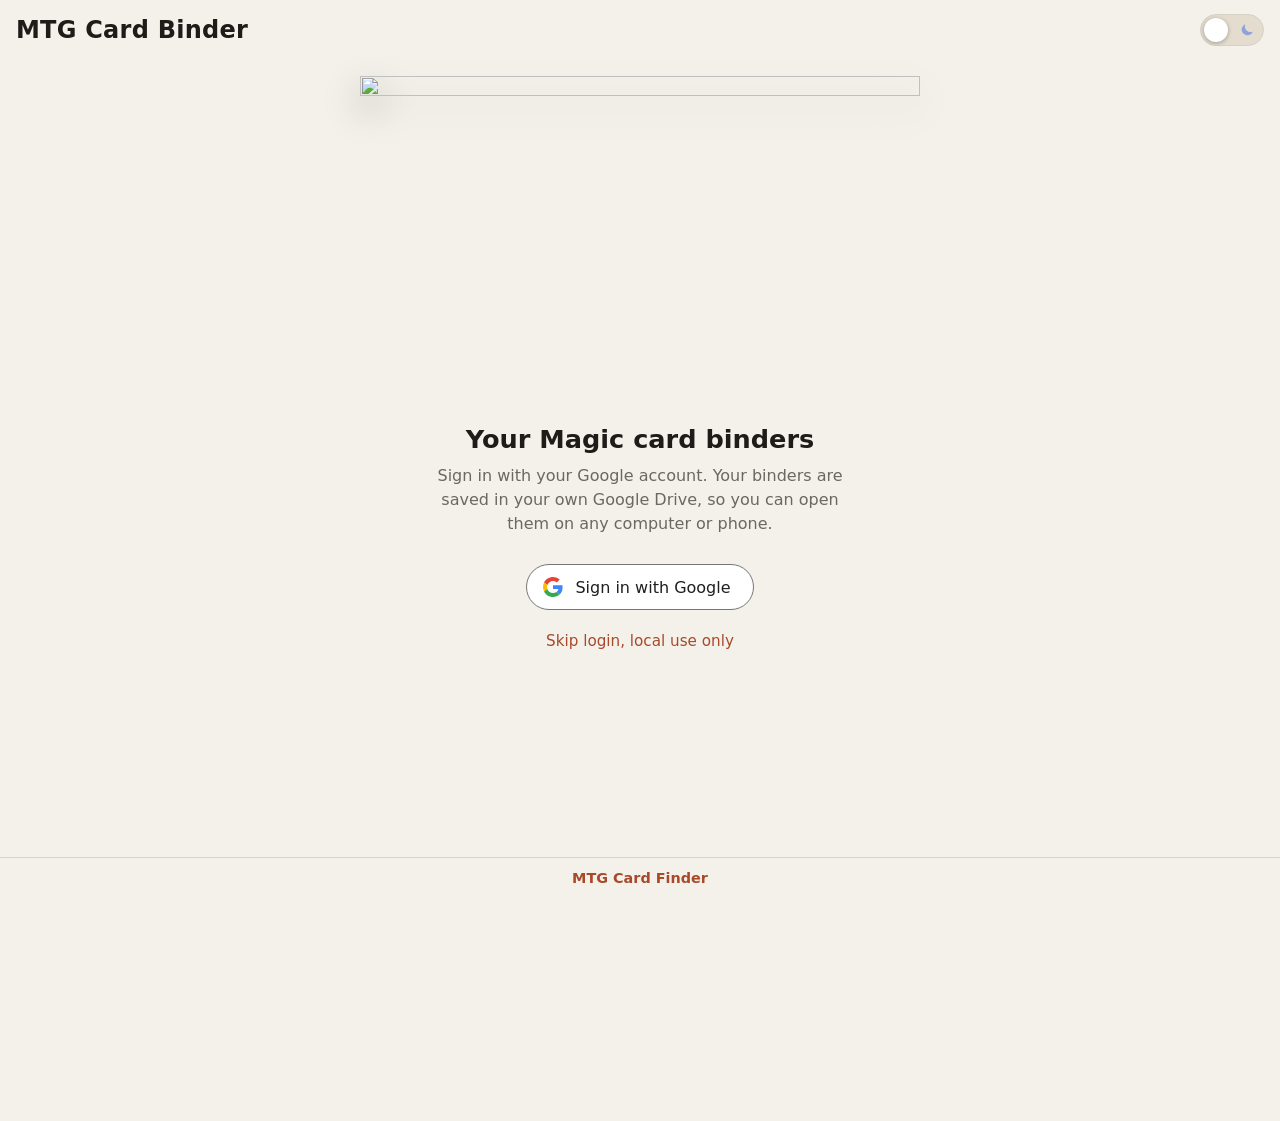
==== commit b408d6c3: "Keyboard controls on every page, and a ? shortcuts list - Binder pages: Tab into the binder, arrows " ====
--- a/code-only/index.html
+++ b/code-only/index.html
@@ -79,6 +79,9 @@
       <div id="binderShelf" class="binder-shelf"></div>
 
       <p id="shelfMessage" class="shelf-message" role="status"></p>
+
+      <div id="keyboardHint" class="keyboard-hint" aria-hidden="true" hidden></div>
+      <p id="shelfAnnouncer" class="visually-hidden" aria-live="polite"></p>
     </section>
 
     <dialog id="newBinderDialog" class="new-binder-dialog" aria-labelledby="newBinderTitle">
@@ -135,6 +138,28 @@
         <div class="dialog-buttons">
           <button value="save" class="dialog-button primary" type="submit">Save</button>
           <button value="cancel" class="dialog-button" type="submit" formnovalidate>Cancel</button>
+        </div>
+      </form>
+    </dialog>
+
+    <dialog id="shortcutsDialog" class="new-binder-dialog" aria-labelledby="shortcutsTitle">
+      <form method="dialog">
+        <h2 id="shortcutsTitle" class="dialog-title">Keyboard shortcuts</h2>
+        <p class="dialog-text">Press <kbd>Tab</kbd> to get onto your shelf of binders, then:</p>
+        <dl class="shortcut-list">
+          <dt><kbd>←</kbd> <kbd>↑</kbd> <kbd>↓</kbd> <kbd>→</kbd></dt>
+          <dd>Move from binder to binder (the <strong>+</strong> New binder is last)</dd>
+          <dt><kbd>Home</kbd> <kbd>End</kbd></dt> <dd>The first binder / the <strong>+</strong></dd>
+          <dt><kbd>Enter</kbd></dt>  <dd>Open the binder (on the <strong>+</strong>, make a new one)</dd>
+          <dt><kbd>Space</kbd></dt>  <dd>Pick up the binder. Then the arrows choose its spot, <kbd>Space</kbd> drops it, <kbd>Esc</kbd> cancels</dd>
+          <dt><kbd>E</kbd></dt>      <dd>Binder properties (rename, pages, cover)</dd>
+          <dt><kbd>Delete</kbd></dt> <dd>Delete the binder (it asks first)</dd>
+          <dt><kbd>D</kbd></dt>      <dd>Download the binder as a .JSON file</dd>
+          <dt><kbd>N</kbd></dt>      <dd>Make a new binder</dd>
+          <dt><kbd>?</kbd></dt>      <dd>Show this list</dd>
+        </dl>
+        <div class="dialog-buttons">
+          <button value="close" class="dialog-button primary" type="submit">Close</button>
         </div>
       </form>
     </dialog>
--- a/code-only/landing.css
+++ b/code-only/landing.css
@@ -194,8 +194,7 @@
   background: none;
   border: none;
   cursor: pointer;
-  text-decoration: underline;
-  text-underline-offset: 3px;
+  text-decoration: none;
 }
 .skip-login-button:hover { filter: brightness(1.15); }
 
@@ -387,6 +386,7 @@
 .binder-tile:hover .cover-plus,
 .binder-tile:focus-visible .cover-plus {
   font-weight: 800;
+  color: #e38a5c;
 }
 
 @media (prefers-reduced-motion: reduce) {
@@ -439,7 +439,6 @@
   font-weight: 600;
   text-decoration: none;
 }
-.footer-links a:hover { text-decoration: underline; }
 
 .footer-links a[aria-current="page"] {
   color: var(--text);
@@ -461,7 +460,6 @@
   white-space: nowrap;
   cursor: pointer;
 }
-.footer-signout:hover { text-decoration: underline; }
 .footer-signout:disabled {
   opacity: 0.6;
   cursor: progress;
@@ -561,3 +559,66 @@
   border-color: var(--danger);
 }
 .dialog-button.danger:hover { background: var(--danger-bright); }
+
+.skip-login-button:hover,
+.footer-links a:not([aria-current="page"]):hover,
+.footer-signout:hover:not(:disabled) {
+  -webkit-text-stroke: 0.04em currentColor;
+}
+
+.keyboard-hint {
+  position: fixed;
+  bottom: 56px;
+  left: 50%;
+  transform: translateX(-50%);
+  z-index: 60;
+  max-width: calc(100vw - 32px);
+  padding: 5px 14px;
+  font-size: 0.8rem;
+  color: #f4efe7;
+  background: rgba(20, 21, 26, 0.92);
+  border: 1px solid #e38a5c;
+  border-radius: 999px;
+  box-shadow: 0 4px 14px rgba(0, 0, 0, 0.35);
+  white-space: nowrap;
+  overflow: hidden;
+  text-overflow: ellipsis;
+  pointer-events: none;
+}
+.keyboard-hint[hidden] { display: none; }
+
+.binder-tile:focus-visible { outline: none; }
+.binder-tile:focus-visible .closed-binder {
+  outline: 2px solid var(--accent);
+  outline-offset: 4px;
+}
+
+.binder-tile.drop-target:focus-visible .closed-binder {
+  outline: 2px dashed var(--accent);
+  outline-offset: 5px;
+}
+
+kbd {
+  display: inline-block;
+  min-width: 1.6em;
+  padding: 1px 5px;
+  font-family: inherit;
+  font-size: 0.85em;
+  line-height: 1.4;
+  text-align: center;
+  color: var(--text);
+  background: var(--surface);
+  border: 1px solid var(--border);
+  border-bottom-width: 2px;
+  border-radius: 5px;
+}
+
+.shortcut-list {
+  display: grid;
+  grid-template-columns: max-content 1fr;
+  gap: 10px 16px;
+  align-items: center;
+  margin: 0;
+}
+.shortcut-list dt { white-space: nowrap; }
+.shortcut-list dd { margin: 0; font-size: 0.95rem; }
